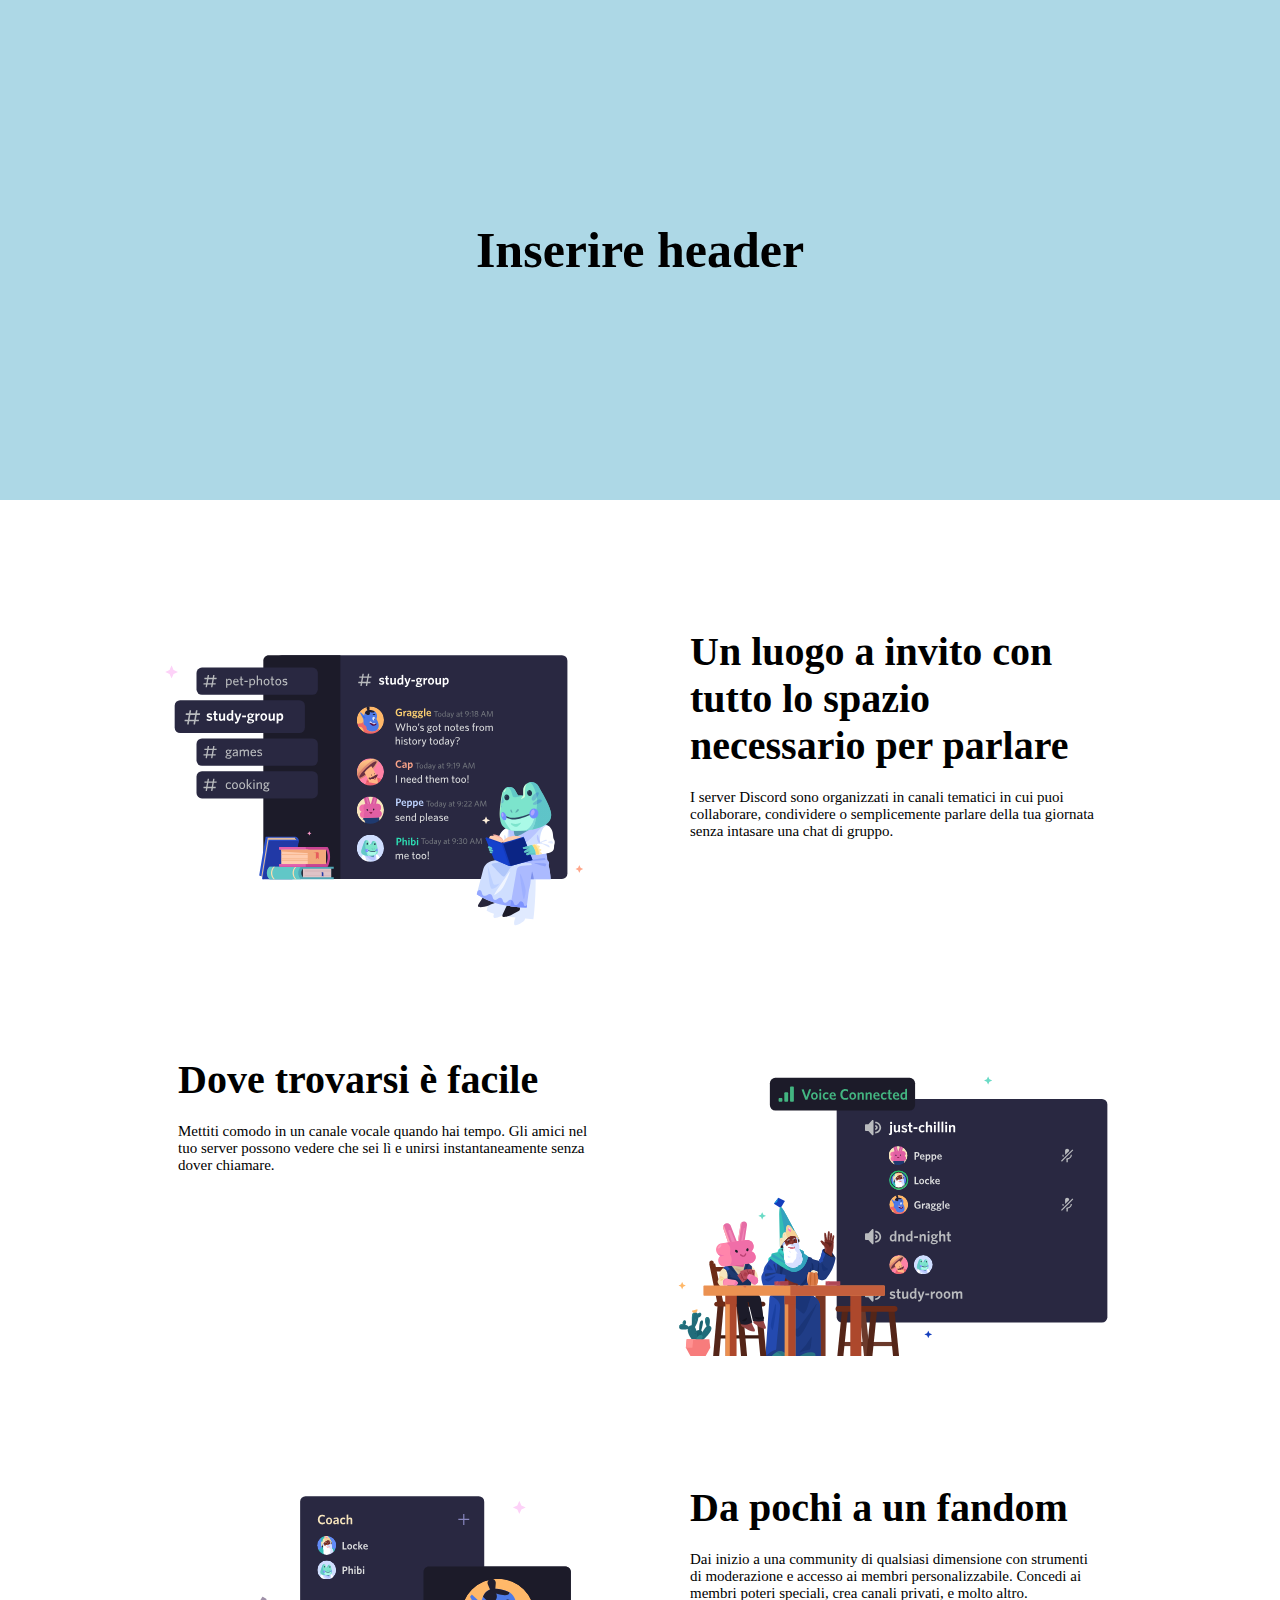
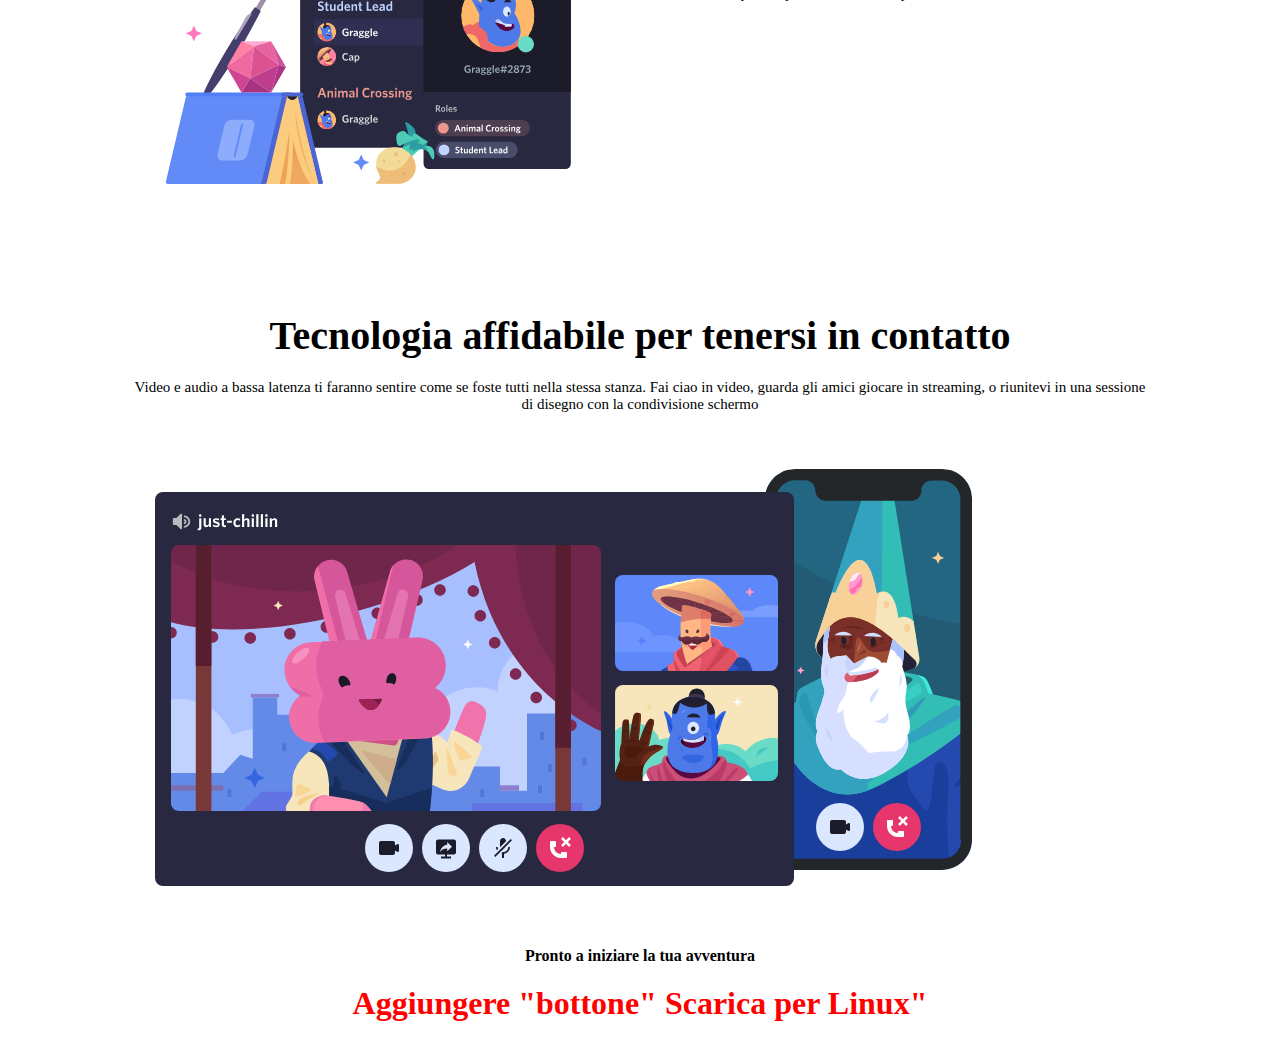
==== index.html @ e4f1cd83 "Non riesco a centrare l'immagine sotto" ====
<!DOCTYPE html>
<html lang="en">

    <head>
        <meta charset="UTF-8">
        <meta http-equiv="X-UA-Compatible" content="IE=edge">
        <meta name="viewport" content="width=device-width, initial-scale=1.0">
        <title>Discord</title>
        <link rel="stylesheet" href="css/style.css">
    </head>

    <body>
        
        <header>
            <div>Inserire header</div>
        </header>

        <main>
            <!-- ATTENZIONE: l'ordine del flusso del codice dentro i .container è fondamentale in questa situazione -->
            <section class="container small">
                <img src="img/item1.svg" alt="Img study-group">
                <div class="text side">
                    <h2>Un luogo a invito con tutto lo spazio necessario per parlare</h2>
                    <p>I server Discord sono organizzati in canali tematici in cui puoi collaborare, condividere o semplicemente parlare della tua giornata senza intasare una chat di gruppo.</p>
                </div>
            </section>

            <section class="container small">
                <div class="text side">
                    <h2>Dove trovarsi è facile</h2>
                    <p>Mettiti comodo in un canale vocale quando hai tempo. Gli amici nel tuo server possono vedere che sei lì e unirsi instantaneamente senza dover chiamare.</p>
                </div>
                <img src="img/item2.svg" alt="Img voice connected">
            </section>

            <section class="container small">
                <img src="img/item3.svg" alt="Img community">
                <div class="text side">
                    <h2>Da pochi a un fandom</h2>
                    <p>Dai inizio a una community di qualsiasi dimensione con strumenti di moderazione e accesso ai membri personalizzabile. Concedi ai membri poteri speciali, crea canali privati, e molto altro.</p>
                </div>
            </section>

            <section class="container big">
                <div class="text center">
                    <h2>Tecnologia affidabile per tenersi in contatto</h2>
                    <p>Video e audio a bassa latenza ti faranno sentire come se foste tutti nella stessa stanza. Fai ciao in video, guarda gli amici giocare in streaming, o riunitevi in una sessione di disegno con la condivisione schermo</p>
                </div>
                <div class="a">
                    <img src="img/item4-big.svg" alt="Img tablet e smartphone">
                </div>

                <h4 class="text center"> Pronto a iniziare la tua avventura</h4>

                <h1>Aggiungere "bottone" Scarica per Linux"</h1>
            </section>

        </main>

        <footer></footer>

    </body>

</html>
---- css/style.css ----
*{
    margin: 0px;
    padding: 0px;
    box-sizing: border-box;
}

/* inizio provvisorio per header */
    header{
        height: 500px;
        background-color: lightblue;
        position: relative;
    }

    header > div{
        font-size: 50px;
        font-weight: bold;
        position: absolute;
        left: 50%;
        top: 50%;
        transform: translate(-50%, -50%);
    }
/* fine provvisiorio per header */

.container{
    width: 80%;
    margin: 10% auto;
}

.container.small{
    height: 300px; /*è opportuno questo approccio???*/
}

.container.big{
    height: 600px; /*è opportuno questo approccio???*/
}

.container::after{
    content: "";
    display: table;
    clear: both;
}

/* start main's css */
    .container.small img{
        width: 50%;
        height: 100%; /*necessario, senza le img sono più grandi del padre, quando allarghiamo la finestra del browser*/
        float: left;
    }

    .container .text.side{
        width: 50%;
        float: left;
        padding: 0px 50px;
    }

    .text h2{
        font-size: 40px;
    }

    .text p{
        margin-top: 20px;
        font-size: 15px;
    }

    .container .text.center{
        text-align: center;
    }

    h1{ /*provvisorio da cancellare*/
        color: red;
        margin: 20px;
        text-align: center;
    }
/* main's css end */
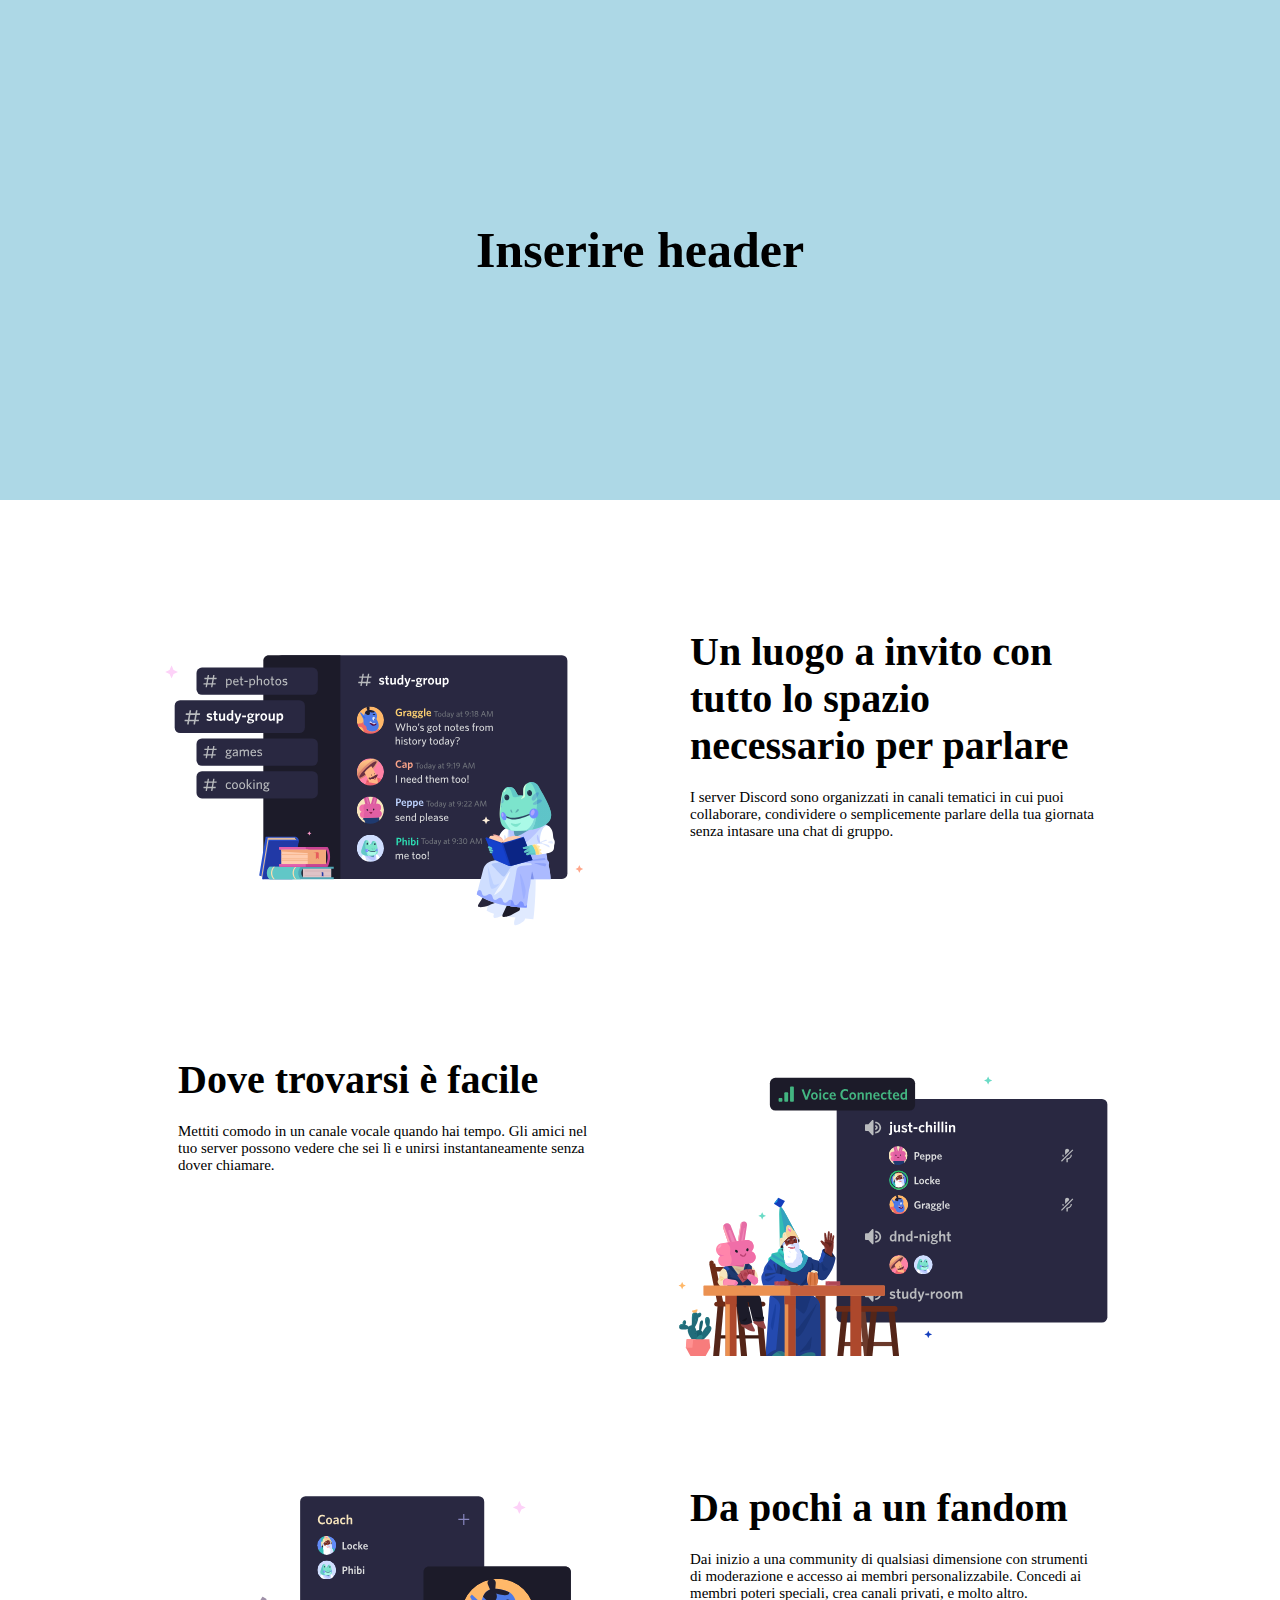
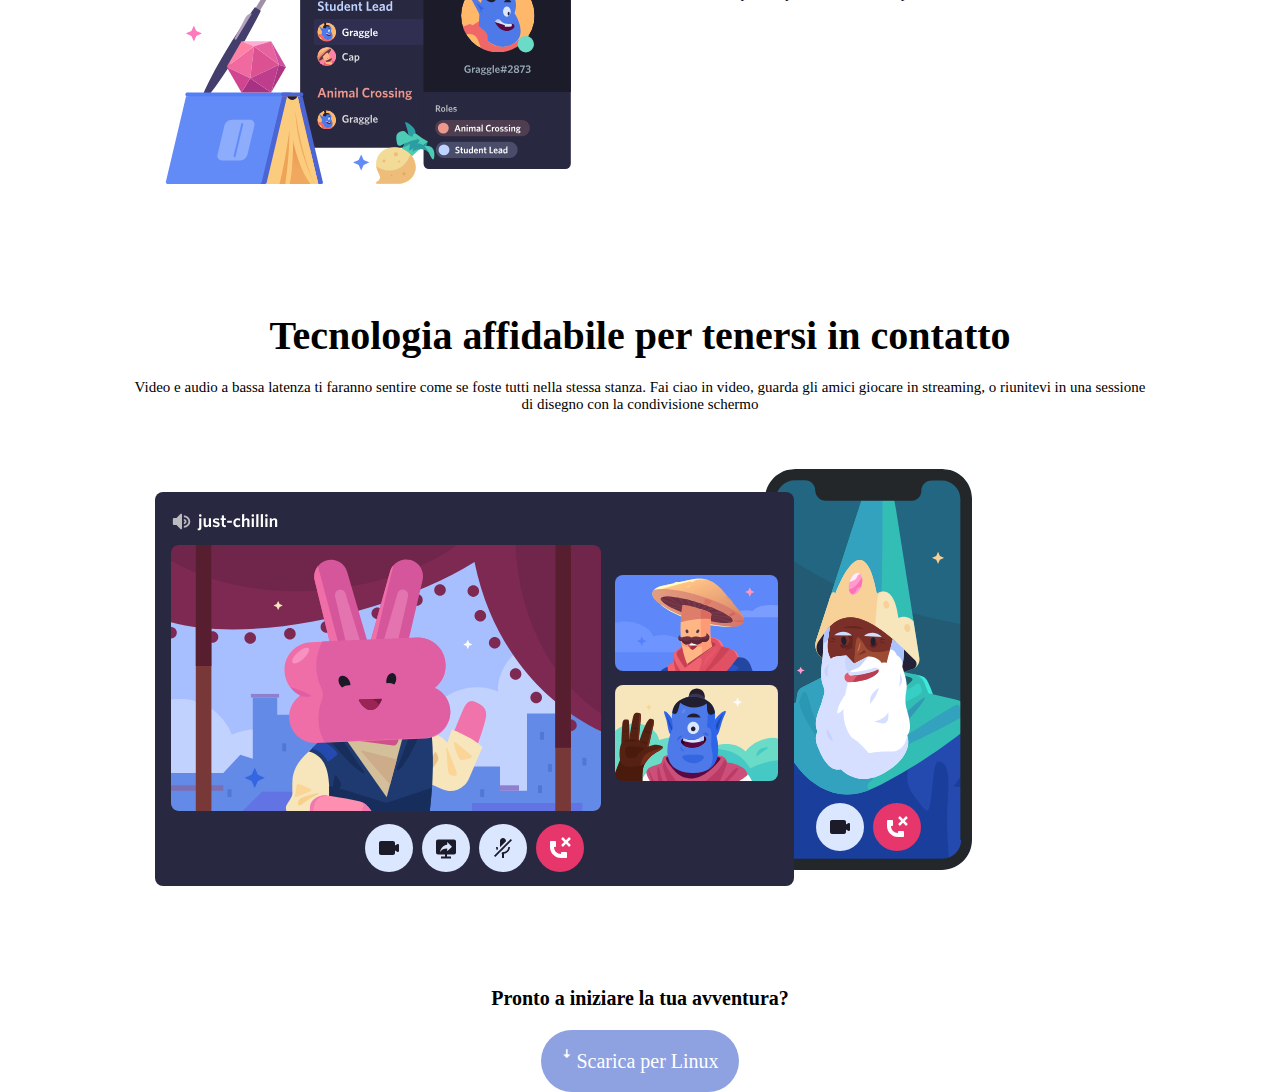
==== commit b5469afe: "sistemata grafica main, sistemare freccia download" ====
--- a/index.html
+++ b/index.html
@@ -49,10 +49,9 @@
                 <div class="a">
                     <img src="img/item4-big.svg" alt="Img tablet e smartphone">
                 </div>
-
-                <h4 class="text center"> Pronto a iniziare la tua avventura</h4>
-
-                <h1>Aggiungere "bottone" Scarica per Linux"</h1>
+                <div class="text center ask"> Pronto a iniziare la tua avventura?</div>
+                <div class="downloader"><a href="#"><span>&#42780; </span> Scarica per Linux</a></div>
+                
             </section>
 
         </main>
--- a/css/style.css
+++ b/css/style.css
@@ -66,9 +66,24 @@
         text-align: center;
     }
 
-    h1{ /*provvisorio da cancellare*/
-        color: red;
-        margin: 20px;
+    .text.center.ask{
+        font-size: 20px;
+        text-align: center;
+        font-weight: bold;
+        margin: 40px;
+    }
+
+    .container.big .downloader a{
+        text-decoration: none;
+        color: #fff;
+        font-size: 20px;
+        background-color: #8ea1e1;
+        border-radius: 40px;
+        padding: 20px;
+    }
+
+    .container.big .downloader{
         text-align: center;
     }
+  
 /* main's css end */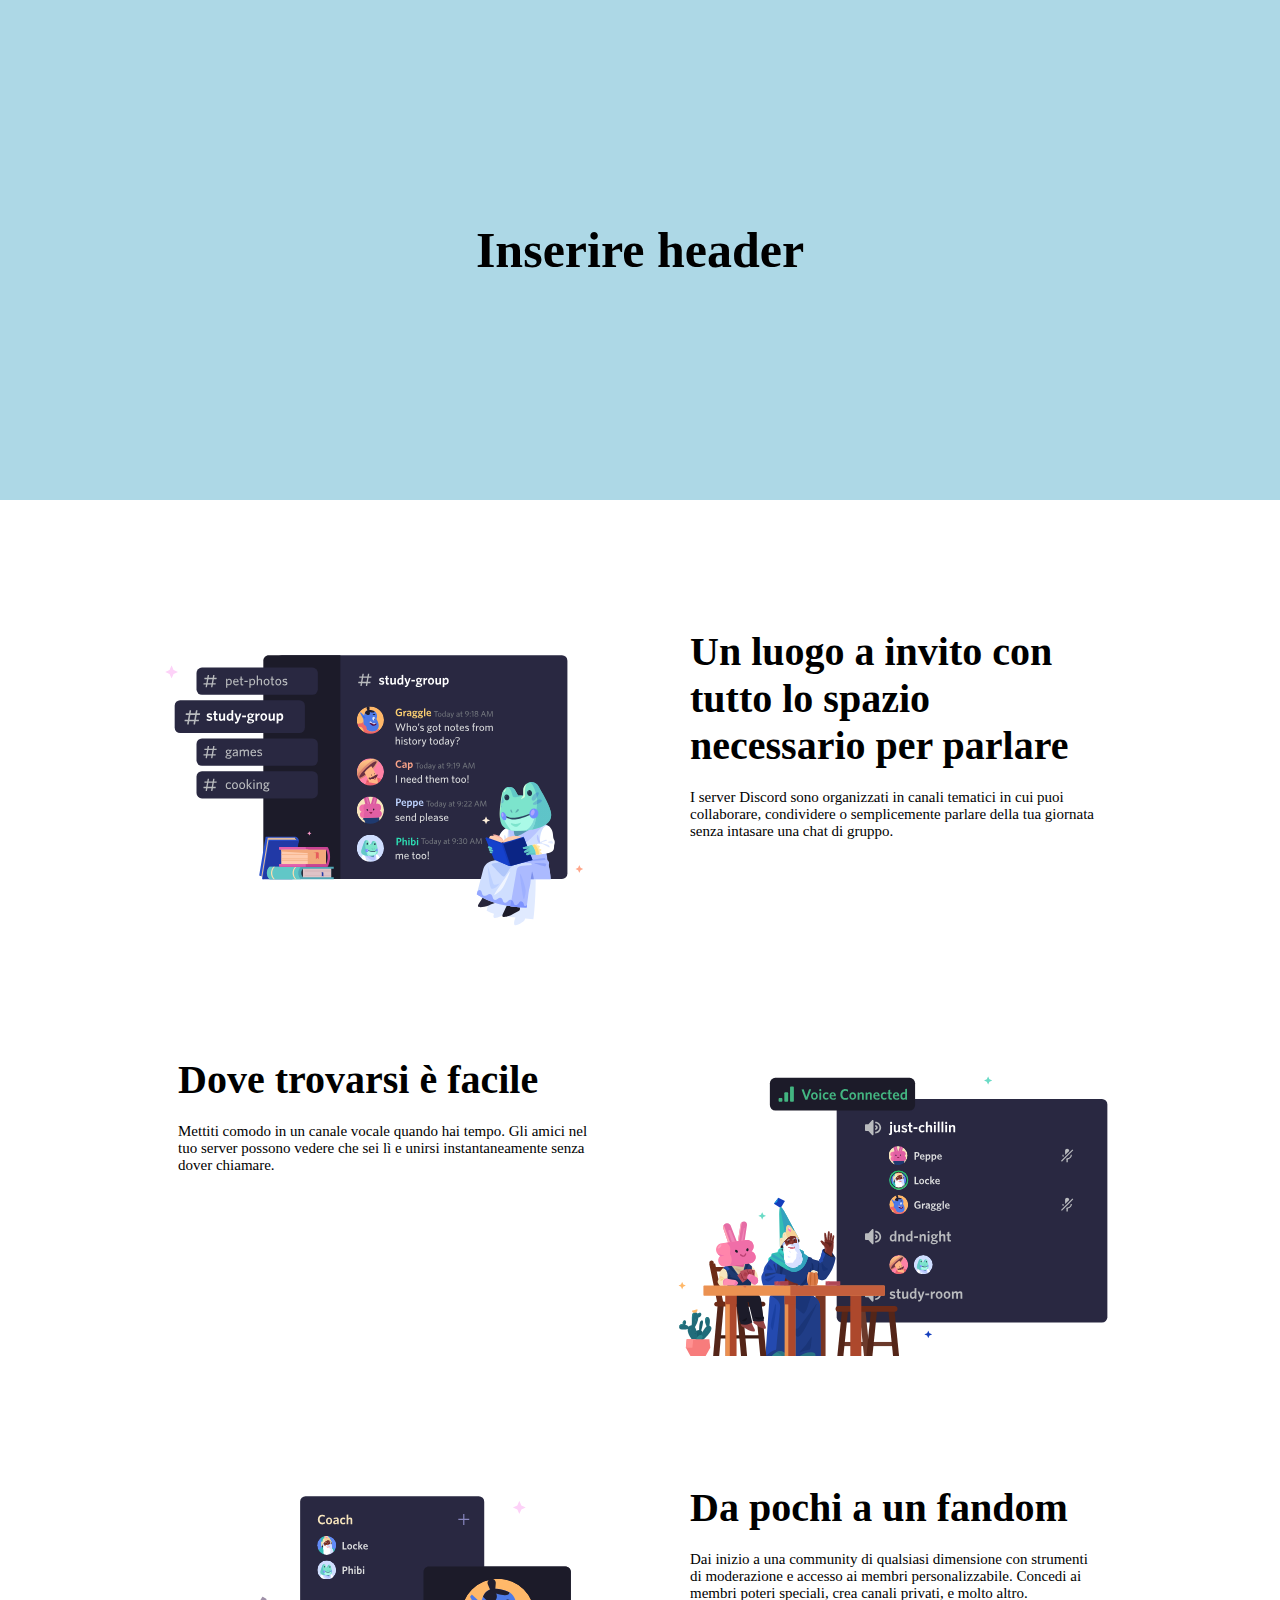
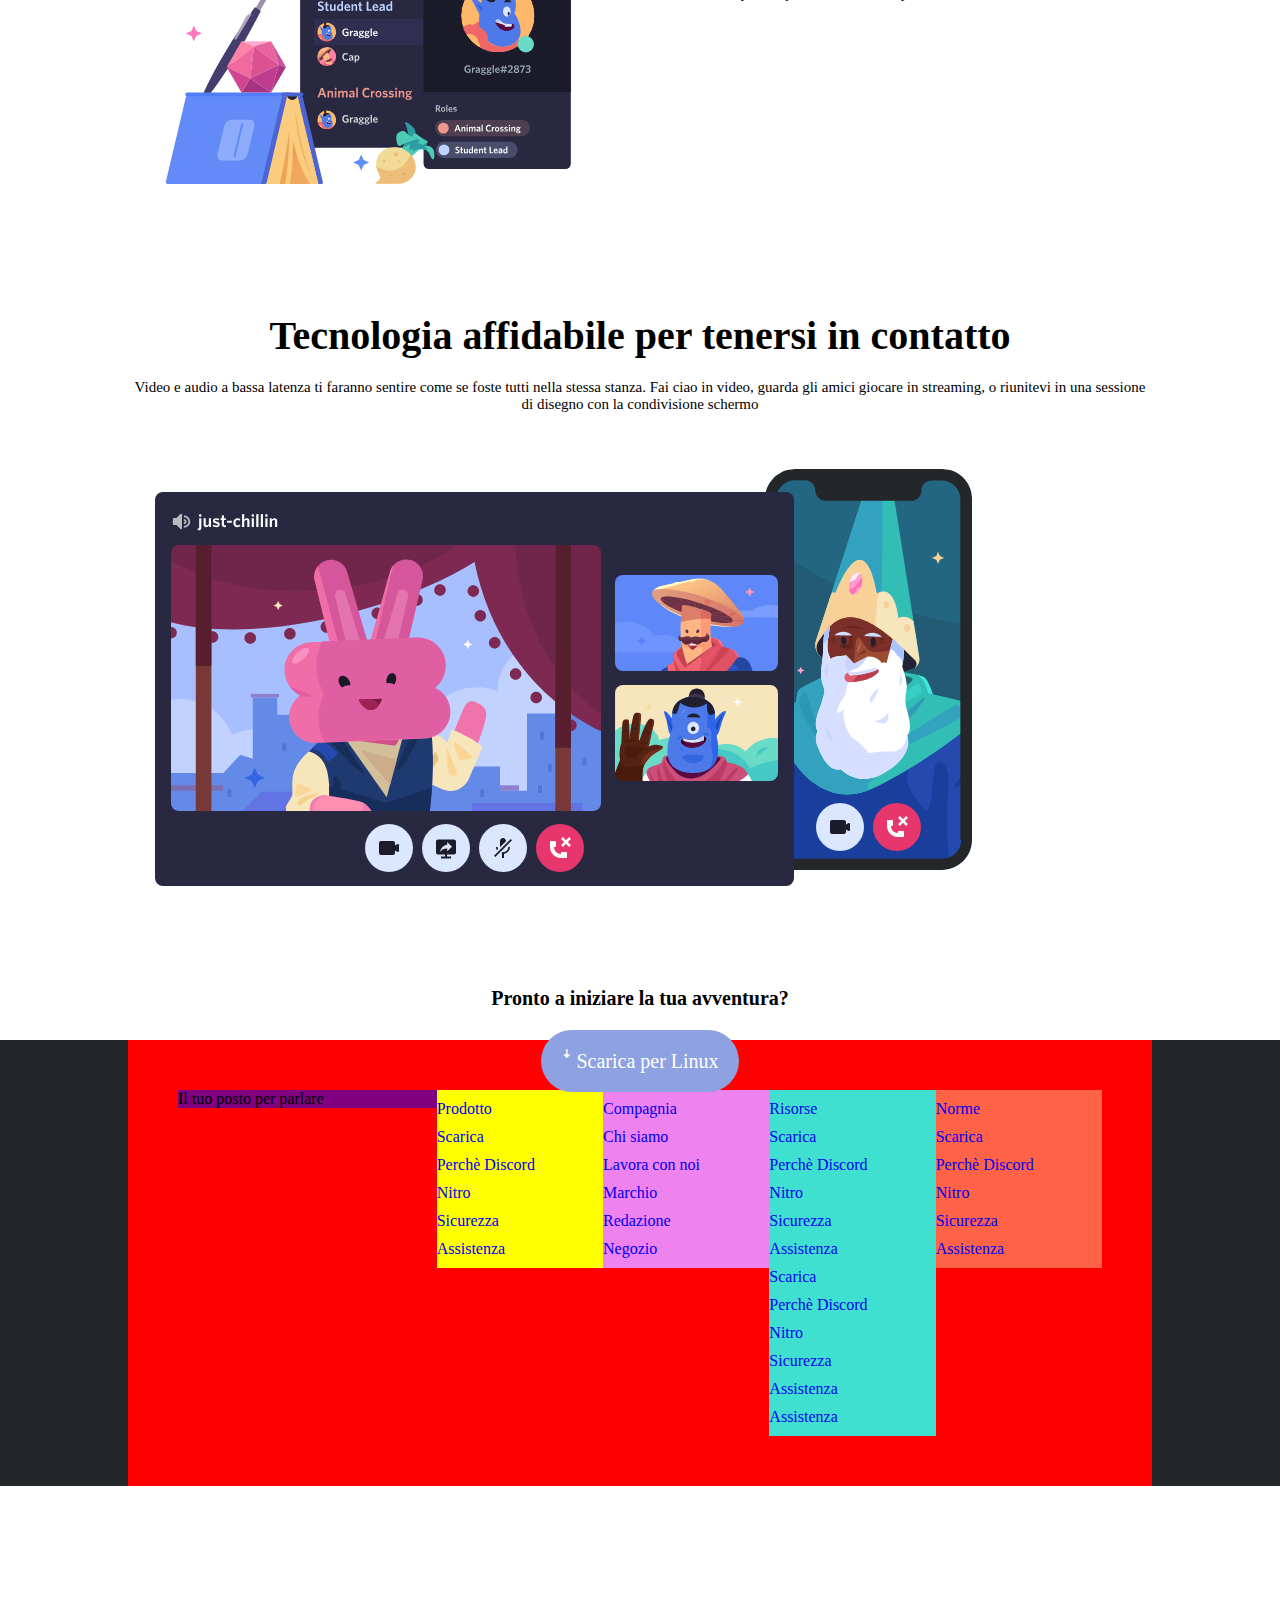
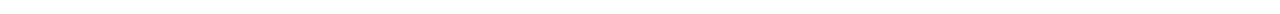
==== commit b182df79: "iniziato struttura footer" ====
--- a/index.html
+++ b/index.html
@@ -1,63 +1,121 @@
 <!DOCTYPE html>
 <html lang="en">
 
-    <head>
-        <meta charset="UTF-8">
-        <meta http-equiv="X-UA-Compatible" content="IE=edge">
-        <meta name="viewport" content="width=device-width, initial-scale=1.0">
-        <title>Discord</title>
-        <link rel="stylesheet" href="css/style.css">
-    </head>
+<head>
+    <meta charset="UTF-8">
+    <meta http-equiv="X-UA-Compatible" content="IE=edge">
+    <meta name="viewport" content="width=device-width, initial-scale=1.0">
+    <title>Discord</title>
+    <link rel="stylesheet" href="css/style.css">
+</head>
 
-    <body>
-        
-        <header>
-            <div>Inserire header</div>
-        </header>
+<body>
 
-        <main>
-            <!-- ATTENZIONE: l'ordine del flusso del codice dentro i .container è fondamentale in questa situazione -->
-            <section class="container small">
-                <img src="img/item1.svg" alt="Img study-group">
-                <div class="text side">
-                    <h2>Un luogo a invito con tutto lo spazio necessario per parlare</h2>
-                    <p>I server Discord sono organizzati in canali tematici in cui puoi collaborare, condividere o semplicemente parlare della tua giornata senza intasare una chat di gruppo.</p>
+    <header>
+        <div>Inserire header</div>
+    </header>
+
+    <main>
+        <!-- ATTENZIONE: l'ordine del flusso del codice dentro i .container è fondamentale in questa situazione -->
+        <section class="container small">
+            <img src="img/item1.svg" alt="Img study-group">
+            <div class="text side">
+                <h2>Un luogo a invito con tutto lo spazio necessario per parlare</h2>
+                <p>I server Discord sono organizzati in canali tematici in cui puoi collaborare, condividere o
+                    semplicemente parlare della tua giornata senza intasare una chat di gruppo.</p>
+            </div>
+        </section>
+
+        <section class="container small">
+            <div class="text side">
+                <h2>Dove trovarsi è facile</h2>
+                <p>Mettiti comodo in un canale vocale quando hai tempo. Gli amici nel tuo server possono vedere che sei
+                    lì e unirsi instantaneamente senza dover chiamare.</p>
+            </div>
+            <img src="img/item2.svg" alt="Img voice connected">
+        </section>
+
+        <section class="container small">
+            <img src="img/item3.svg" alt="Img community">
+            <div class="text side">
+                <h2>Da pochi a un fandom</h2>
+                <p>Dai inizio a una community di qualsiasi dimensione con strumenti di moderazione e accesso ai membri
+                    personalizzabile. Concedi ai membri poteri speciali, crea canali privati, e molto altro.</p>
+            </div>
+        </section>
+
+        <section class="container big">
+            <div class="text center">
+                <h2>Tecnologia affidabile per tenersi in contatto</h2>
+                <p>Video e audio a bassa latenza ti faranno sentire come se foste tutti nella stessa stanza. Fai ciao in
+                    video, guarda gli amici giocare in streaming, o riunitevi in una sessione di disegno con la
+                    condivisione schermo</p>
+            </div>
+            <div class="a">
+                <img src="img/item4-big.svg" alt="Img tablet e smartphone">
+            </div>
+            <div class="text center ask"> Pronto a iniziare la tua avventura?</div>
+            <div class="downloader"><a href="#"><span>&#42780; </span> Scarica per Linux</a></div> 
+        </section>
+
+    </main>
+
+    <footer>
+        <div class="container">
+                <div class="contatti">
+                    <div>Il tuo posto per parlare</div>
                 </div>
-            </section>
+                <div class="prodotto">
+                    <ul>
+                        <li><a href="#">Prodotto</a></li>
+                        <li><a href="#">Scarica</a></li>
+                        <li><a href="#">Perchè Discord</a></li>
+                        <li><a href="#">Nitro</a></li>
+                        <li><a href="#">Sicurezza</a></li>
+                        <li><a href="#">Assistenza</a></li>
+                    </ul>
+                </div>
+                <div class="compagnia">
+                    <ul>
+                        <li><a href="#">Compagnia</a></li>
+                        <li><a href="#">Chi siamo</a></li>
+                        <li><a href="#">Lavora con noi</a></li>
+                        <li><a href="#">Marchio</a></li>
+                        <li><a href="#">Redazione</a></li>
+                        <li><a href="#">Negozio</a></li>
+                    </ul>
+                </div>
+                <div class="risorse">
+                    <ul>
+                        <li><a href="#">Risorse</a></li>
+                        <li><a href="#">Scarica</a></li>
+                        <li><a href="#">Perchè Discord</a></li>
+                        <li><a href="#">Nitro</a></li>
+                        <li><a href="#">Sicurezza</a></li>
+                        <li><a href="#">Assistenza</a></li>
+                        <li><a href="#">Scarica</a></li>
+                        <li><a href="#">Perchè Discord</a></li>
+                        <li><a href="#">Nitro</a></li>
+                        <li><a href="#">Sicurezza</a></li>
+                        <li><a href="#">Assistenza</a></li>
+                        <li><a href="#">Assistenza</a></li>
+                    </ul>
+                </div>
+                <div class="norme">
+                    <ul>
+                        <li><a href="#">Norme</a></li>
+                        <li><a href="#">Scarica</a></li>
+                        <li><a href="#">Perchè Discord</a></li>
+                        <li><a href="#">Nitro</a></li>
+                        <li><a href="#">Sicurezza</a></li>
+                        <li><a href="#">Assistenza</a></li>
+                    </ul>
+                </div>
+            </div>      
+        </div>
 
-            <section class="container small">
-                <div class="text side">
-                    <h2>Dove trovarsi è facile</h2>
-                    <p>Mettiti comodo in un canale vocale quando hai tempo. Gli amici nel tuo server possono vedere che sei lì e unirsi instantaneamente senza dover chiamare.</p>
-                </div>
-                <img src="img/item2.svg" alt="Img voice connected">
-            </section>
+    </footer>
 
-            <section class="container small">
-                <img src="img/item3.svg" alt="Img community">
-                <div class="text side">
-                    <h2>Da pochi a un fandom</h2>
-                    <p>Dai inizio a una community di qualsiasi dimensione con strumenti di moderazione e accesso ai membri personalizzabile. Concedi ai membri poteri speciali, crea canali privati, e molto altro.</p>
-                </div>
-            </section>
-
-            <section class="container big">
-                <div class="text center">
-                    <h2>Tecnologia affidabile per tenersi in contatto</h2>
-                    <p>Video e audio a bassa latenza ti faranno sentire come se foste tutti nella stessa stanza. Fai ciao in video, guarda gli amici giocare in streaming, o riunitevi in una sessione di disegno con la condivisione schermo</p>
-                </div>
-                <div class="a">
-                    <img src="img/item4-big.svg" alt="Img tablet e smartphone">
-                </div>
-                <div class="text center ask"> Pronto a iniziare la tua avventura?</div>
-                <div class="downloader"><a href="#"><span>&#42780; </span> Scarica per Linux</a></div>
-                
-            </section>
-
-        </main>
-
-        <footer></footer>
-
-    </body>
+</body>
 
 </html>--- a/css/style.css
+++ b/css/style.css
@@ -86,4 +86,76 @@
         text-align: center;
     }
   
-/* main's css end */+/* main's css end */
+
+/* start footer's css */
+    footer{
+        background-color: #23272a;
+        /* height: 500px; provvisorio */
+    }
+
+    footer .container{
+        width: 80%;
+        height: 100%;
+        background-color: red;
+        padding: 50px;
+    }
+
+    footer .container:after{
+        content: "";
+        display: table;
+        clear: both;
+    }
+
+    .contatti{
+        width: 28%;
+        height: 100%;
+        background-color: purple;
+        float: left;
+    }
+
+    .prodotto{
+        width: 18%;
+        height: 100%;
+        background-color: yellow;
+        float: left;
+    }
+
+    .compagnia{
+        width: 18%;
+        height: 100%;
+        background-color: violet;
+        float: left;
+    }
+
+    .risorse{
+        width: 18%;
+        height: 100%;
+        background-color: turquoise;
+        float: left;
+    }
+
+    .norme{
+        width: 18%;
+        height: 100%;
+        background-color: tomato;
+        float: left;
+    }
+
+    footer .container ul{
+        list-style: none;
+    }
+
+    footer .container ul a{
+        text-decoration: none;
+    }
+
+    footer .container li{
+        margin: 10px 0px;
+    }
+
+
+
+
+
+/* footer's css end */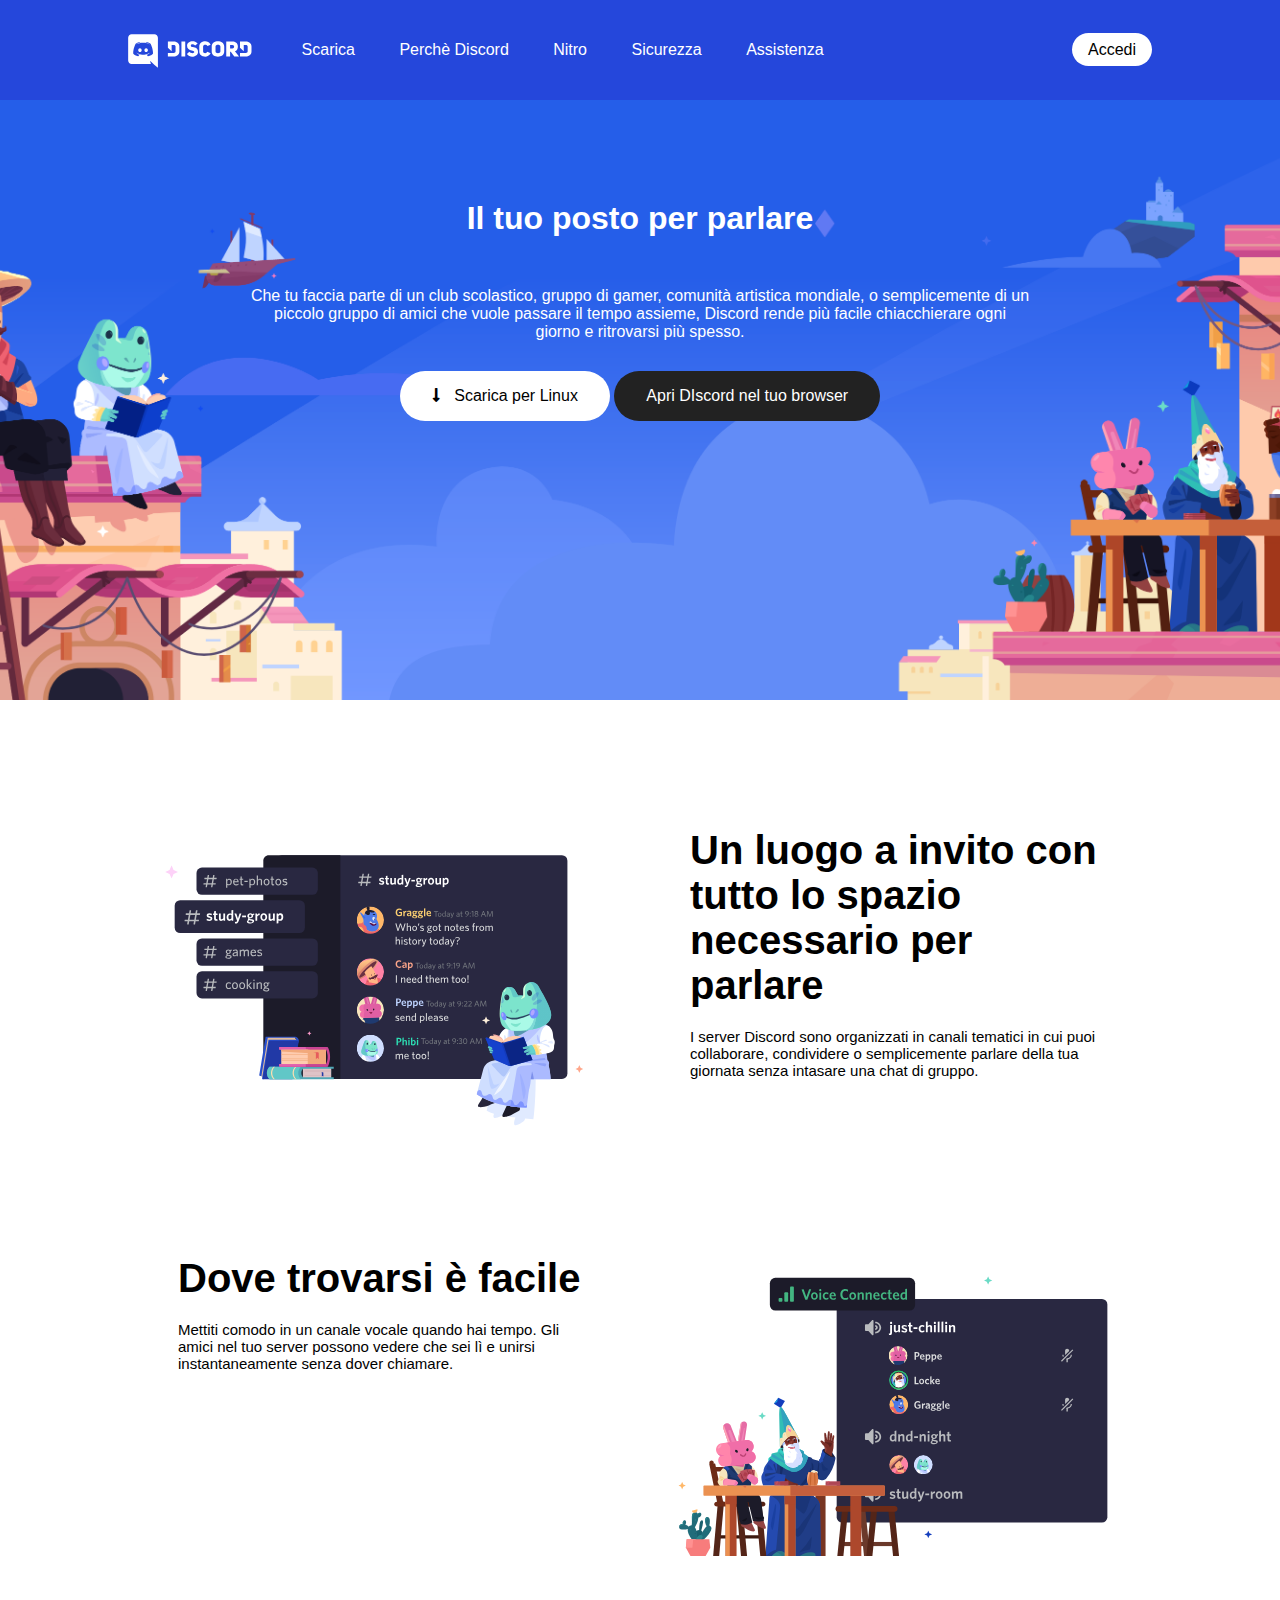
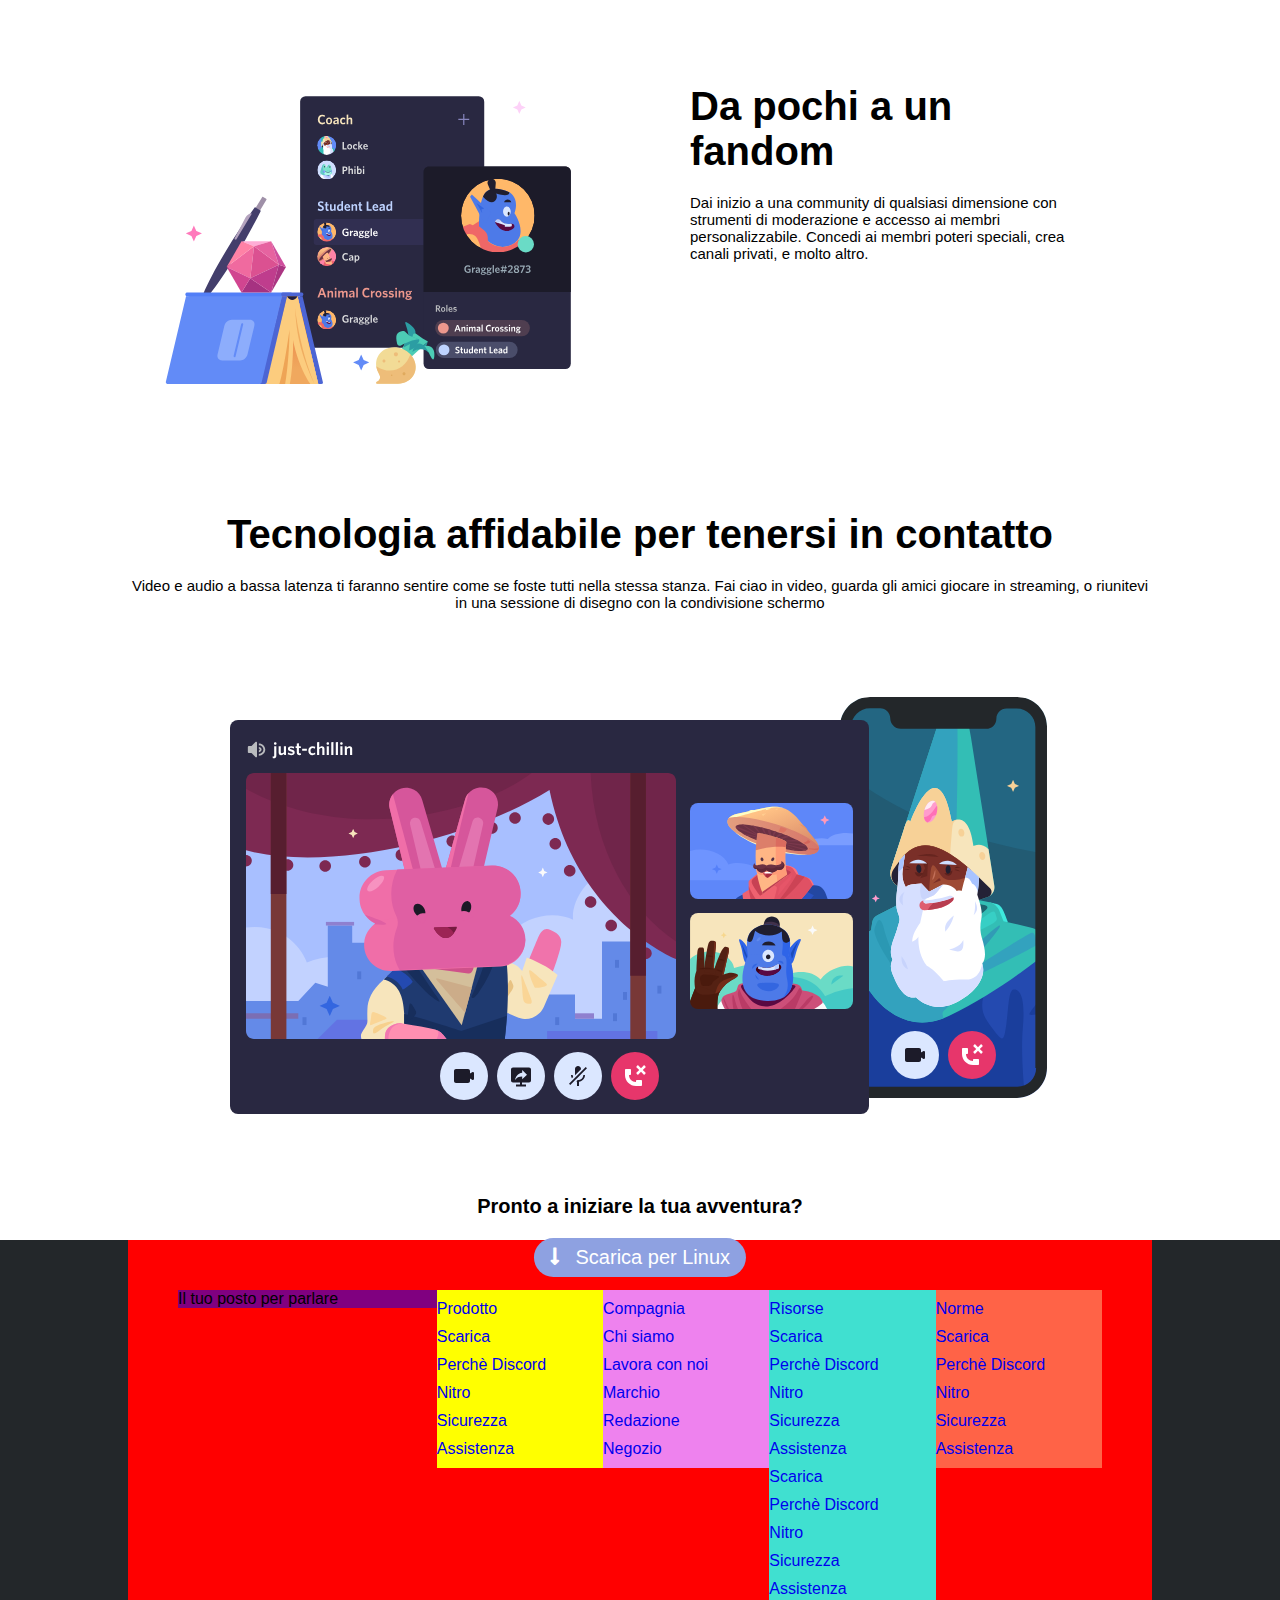
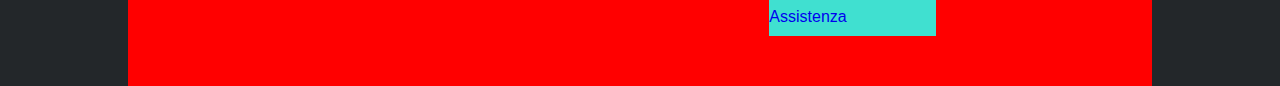
==== commit d68403d5: "Aggiunta parte iniziale" ====
--- a/index.html
+++ b/index.html
@@ -7,13 +7,49 @@
     <meta name="viewport" content="width=device-width, initial-scale=1.0">
     <title>Discord</title>
     <link rel="stylesheet" href="css/style.css">
+    <link rel="stylesheet" href="https://cdnjs.cloudflare.com/ajax/libs/font-awesome/5.14.0/css/all.min.css">
 </head>
 
 <body>
 
     <header>
-        <div>Inserire header</div>
+        <div class="container">
+            <div class="row">
+                    <div id="logo">
+                        <a href="#">
+                            <img src="img/logo.svg" alt="Logo discord">
+                        </a>
+                    </div>
+                <nav>
+                    <ul>
+                        <li><a href="#">Scarica</a></li>
+                        <li><a href="#">Perchè Discord</a></li>
+                        <li><a href="#">Nitro</a></li>
+                        <li><a href="#">Sicurezza</a></li>
+                        <li><a href="#">Assistenza</a></li>
+                    </ul>
+                </nav>
+                <div id="login">
+                    <a class="btn" href="#">Accedi</a>
+                </div>
+
+            </div>
+        </div>
     </header>
+
+    <section id="jumbotron">
+        <div class="container">
+            <h1>Il tuo posto per parlare</h1>
+            <p>
+                Che tu faccia parte di un club scolastico, gruppo di gamer, comunità artistica mondiale, o semplicemente di un piccolo gruppo di amici che vuole passare il tempo assieme, Discord rende più facile chiacchierare ogni giorno e ritrovarsi più spesso.
+            </p>
+            <a class="btn btn_big" href="#">
+                <i class="fas fa-long-arrow-alt-down"></i>
+                Scarica per Linux
+            </a>
+            <a class="btn btn_big btn_black" href="#">Apri DIscord nel tuo browser</a>
+        </div>
+    </section>
 
     <main>
         <!-- ATTENZIONE: l'ordine del flusso del codice dentro i .container è fondamentale in questa situazione -->
@@ -45,17 +81,23 @@
         </section>
 
         <section class="container big">
-            <div class="text center">
-                <h2>Tecnologia affidabile per tenersi in contatto</h2>
-                <p>Video e audio a bassa latenza ti faranno sentire come se foste tutti nella stessa stanza. Fai ciao in
-                    video, guarda gli amici giocare in streaming, o riunitevi in una sessione di disegno con la
-                    condivisione schermo</p>
+            <div class="up">
+                <div class="text center">
+                    <h2>Tecnologia affidabile per tenersi in contatto</h2>
+                    <p>Video e audio a bassa latenza ti faranno sentire come se foste tutti nella stessa stanza. Fai ciao in
+                        video, guarda gli amici giocare in streaming, o riunitevi in una sessione di disegno con la
+                        condivisione schermo</p>
+                </div>
+                    <img src="img/item4-big.svg" alt="Img tablet e smartphone">
             </div>
-            <div class="a">
-                <img src="img/item4-big.svg" alt="Img tablet e smartphone">
+
+            <div class="down">
+                <div class="text center ask"> Pronto a iniziare la tua avventura?</div>
+                <a href="#" class="btn">
+                    <i class="fas fa-long-arrow-alt-down"></i>
+                    Scarica per Linux
+                </a> 
             </div>
-            <div class="text center ask"> Pronto a iniziare la tua avventura?</div>
-            <div class="downloader"><a href="#"><span>&#42780; </span> Scarica per Linux</a></div> 
         </section>
 
     </main>
--- a/css/style.css
+++ b/css/style.css
@@ -4,50 +4,150 @@
     box-sizing: border-box;
 }
 
-/* inizio provvisorio per header */
-    header{
-        height: 500px;
-        background-color: lightblue;
-        position: relative;
-    }
-
-    header > div{
-        font-size: 50px;
-        font-weight: bold;
-        position: absolute;
-        left: 50%;
-        top: 50%;
-        transform: translate(-50%, -50%);
-    }
-/* fine provvisiorio per header */
+html{
+    font-family: Arial, Helvetica, sans-serif;
+}
 
 .container{
     width: 80%;
+    max-width: 1180px;
+    margin: auto;
+    height: 100%;
+}
+
+.row:after{
+    content="";
+    display: table;
+    clear: both;
+}
+
+.btn{
+    background-color: #fff;
+    border-radius: 40px;
+    color: #000;
+    text-decoration: none;
+    padding: 8px 16px;
+    display: inline-block;
+}
+
+.btn.btn_big{
+    padding: 16px 32px;
+}
+
+.btn.btn_black{
+    background-color: #222;
+    color: #fff;
+}
+
+.fas{
+    margin-right: 10px;
+}
+
+/* start header's css */
+header{
+    background-color: #2547Db; /*Colore sbagliato*/
+    height: 100px;
+    line-height: 100px;
+}
+
+    #logo{
+        float: left;
+        width: 15%;
+    }
+
+    #logo img{
+        vertical-align: middle;
+    }
+
+    header nav{
+        float: left;
+        width: 70%;
+    }
+
+    #login{
+        float: right;
+        width: 15%;
+        text-align: right;
+    }
+
+    #login .btn{
+        display: inline;
+
+    }
+
+    /* start nav's css */
+        nav ul li{
+            display: inline-block;
+        }
+
+        nav a{
+            color: #fff;
+            text-decoration: none;
+            margin: 0px 20px ;
+        }
+    /* nav's css end */
+
+
+
+/* header's css end*/
+
+/* start jumbotron's css */
+#jumbotron{
+    background-image: url("../img/jumbo.png");
+    min-height: 600px;
+    background-size: cover;
+    background-position: center;
+    color: #fff;
+}
+
+#jumbotron .container{
+    max-width: 780px;
+    text-align: center;
+}
+
+    /*start .container's css*/
+        .container h1{
+            padding-top: 100px;
+            margin-bottom: 50px;
+        }
+        
+        .container p{
+            margin-bottom: 30px;
+        }
+    /* .container's css end*/
+
+
+/* jumbotron's css end*/
+
+
+
+main .container{
+    width: 80%;
     margin: 10% auto;
 }
 
-.container.small{
+main .container.small{
     height: 300px; /*è opportuno questo approccio???*/
 }
 
-.container.big{
+main .container.big{
     height: 600px; /*è opportuno questo approccio???*/
 }
 
-.container::after{
+main .container::after{
     content: "";
     display: table;
     clear: both;
 }
 
 /* start main's css */
-    .container.small img{
+    main .container.small img{
         width: 50%;
         height: 100%; /*necessario, senza le img sono più grandi del padre, quando allarghiamo la finestra del browser*/
         float: left;
     }
 
-    .container .text.side{
+    main .container .text.side{
         width: 50%;
         float: left;
         padding: 0px 50px;
@@ -66,26 +166,34 @@
         text-align: center;
     }
 
-    .text.center.ask{
+    .container.big .up img{
+        margin-left: 50%;
+        transform: translate(-50%);
+    }
+
+    .down .text.center.ask{
         font-size: 20px;
         text-align: center;
         font-weight: bold;
-        margin: 40px;
-    }
-
-    .container.big .downloader a{
+        margin: 20px;
+    }
+
+    .container.big .down .btn{
         text-decoration: none;
         color: #fff;
         font-size: 20px;
+    }
+
+    .container.big .down .btn{
         background-color: #8ea1e1;
-        border-radius: 40px;
-        padding: 20px;
-    }
-
-    .container.big .downloader{
-        text-align: center;
-    }
-  
+        margin-left: 50%;
+        transform: translate(-50%);
+    }
+
+    .container.big .down .fas{
+        color: #fff;
+    }
+
 /* main's css end */
 
 /* start footer's css */
@@ -158,4 +266,6 @@
 
 
 
-/* footer's css end */+/* footer's css end */
+
+
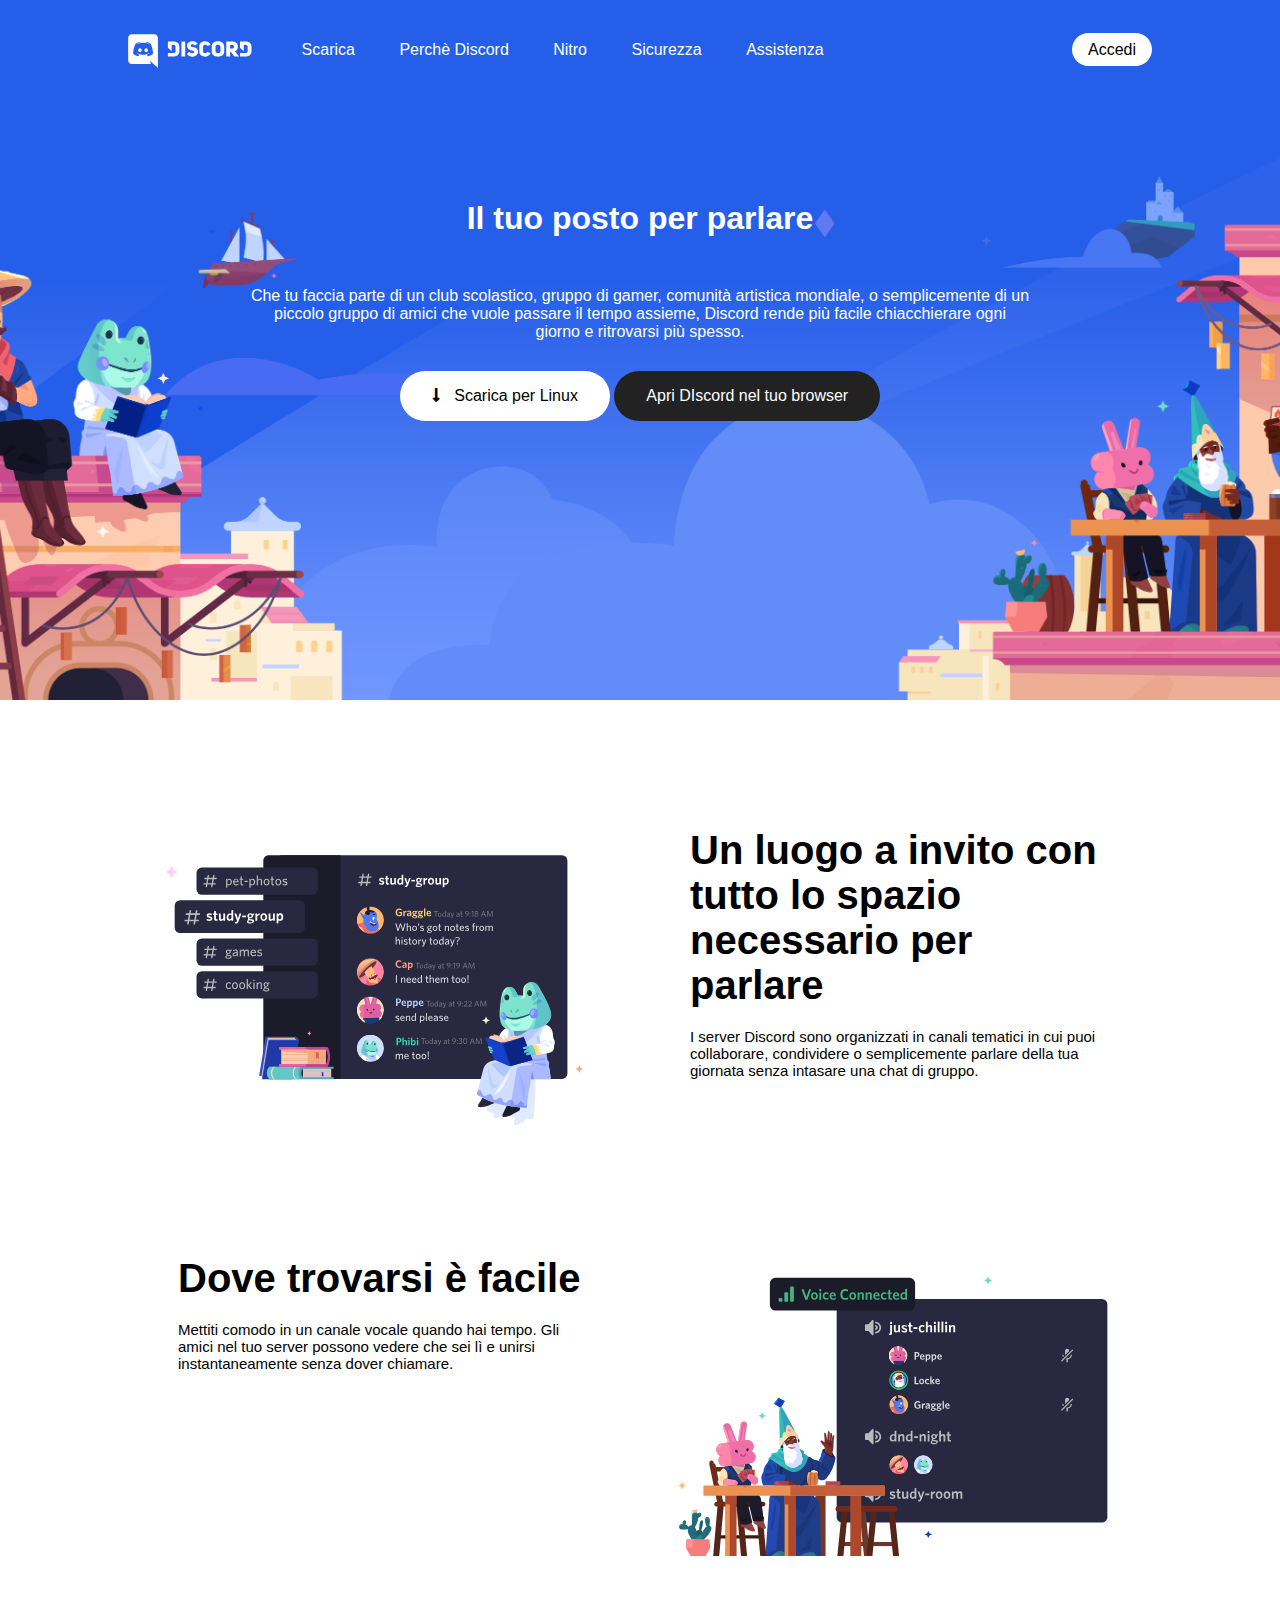
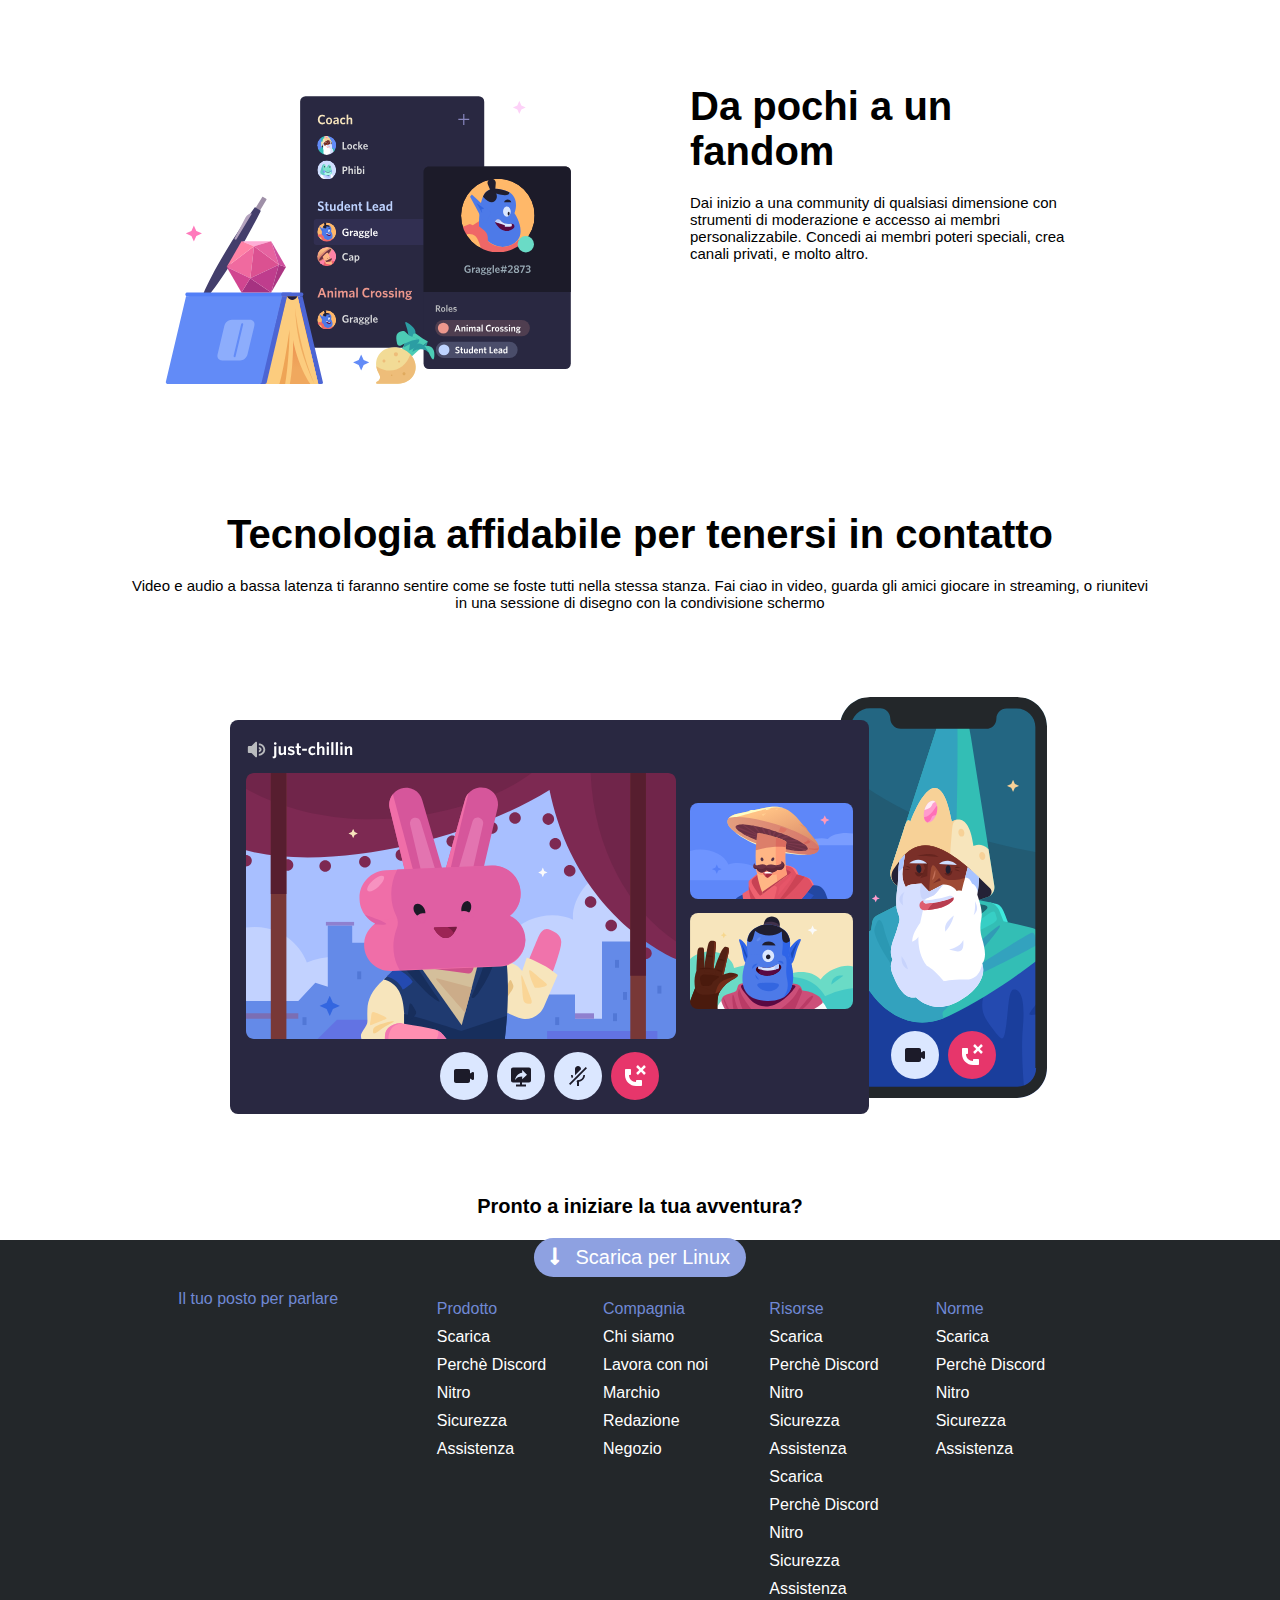
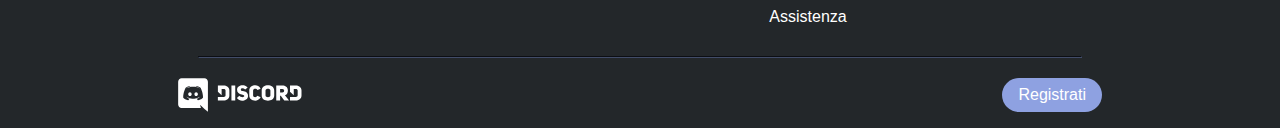
==== commit 6ac97f31: "Footer da completare" ====
--- a/index.html
+++ b/index.html
@@ -104,54 +104,70 @@
 
     <footer>
         <div class="container">
-                <div class="contatti">
-                    <div>Il tuo posto per parlare</div>
+                <div class="footer_menu">
+                    <div class="contatti">
+                        <div class="primo">Il tuo posto per parlare</div>
+                    </div>
+                    <div class="prodotto">
+                        <ul>
+                            <li><a class="primo" href="#">Prodotto</a></li>
+                            <li><a href="#">Scarica</a></li>
+                            <li><a href="#">Perchè Discord</a></li>
+                            <li><a href="#">Nitro</a></li>
+                            <li><a href="#">Sicurezza</a></li>
+                            <li><a href="#">Assistenza</a></li>
+                        </ul>
+                    </div>
+                    <div class="compagnia">
+                        <ul>
+                            <li><a class="primo" href="#">Compagnia</a></li>
+                            <li><a href="#">Chi siamo</a></li>
+                            <li><a href="#">Lavora con noi</a></li>
+                            <li><a href="#">Marchio</a></li>
+                            <li><a href="#">Redazione</a></li>
+                            <li><a href="#">Negozio</a></li>
+                        </ul>
+                    </div>
+                    <div class="risorse">
+                        <ul>
+                            <li><a class="primo" href="#">Risorse</a></li>
+                            <li><a href="#">Scarica</a></li>
+                            <li><a href="#">Perchè Discord</a></li>
+                            <li><a href="#">Nitro</a></li>
+                            <li><a href="#">Sicurezza</a></li>
+                            <li><a href="#">Assistenza</a></li>
+                            <li><a href="#">Scarica</a></li>
+                            <li><a href="#">Perchè Discord</a></li>
+                            <li><a href="#">Nitro</a></li>
+                            <li><a href="#">Sicurezza</a></li>
+                            <li><a href="#">Assistenza</a></li>
+                            <li><a href="#">Assistenza</a></li>
+                        </ul>
+                    </div>
+                    <div class="norme">
+                        <ul>
+                            <li><a class="primo" href="#">Norme</a></li>
+                            <li><a href="#">Scarica</a></li>
+                            <li><a href="#">Perchè Discord</a></li>
+                            <li><a href="#">Nitro</a></li>
+                            <li><a href="#">Sicurezza</a></li>
+                            <li><a href="#">Assistenza</a></li>
+                        </ul>
+                    </div>
                 </div>
-                <div class="prodotto">
-                    <ul>
-                        <li><a href="#">Prodotto</a></li>
-                        <li><a href="#">Scarica</a></li>
-                        <li><a href="#">Perchè Discord</a></li>
-                        <li><a href="#">Nitro</a></li>
-                        <li><a href="#">Sicurezza</a></li>
-                        <li><a href="#">Assistenza</a></li>
-                    </ul>
-                </div>
-                <div class="compagnia">
-                    <ul>
-                        <li><a href="#">Compagnia</a></li>
-                        <li><a href="#">Chi siamo</a></li>
-                        <li><a href="#">Lavora con noi</a></li>
-                        <li><a href="#">Marchio</a></li>
-                        <li><a href="#">Redazione</a></li>
-                        <li><a href="#">Negozio</a></li>
-                    </ul>
-                </div>
-                <div class="risorse">
-                    <ul>
-                        <li><a href="#">Risorse</a></li>
-                        <li><a href="#">Scarica</a></li>
-                        <li><a href="#">Perchè Discord</a></li>
-                        <li><a href="#">Nitro</a></li>
-                        <li><a href="#">Sicurezza</a></li>
-                        <li><a href="#">Assistenza</a></li>
-                        <li><a href="#">Scarica</a></li>
-                        <li><a href="#">Perchè Discord</a></li>
-                        <li><a href="#">Nitro</a></li>
-                        <li><a href="#">Sicurezza</a></li>
-                        <li><a href="#">Assistenza</a></li>
-                        <li><a href="#">Assistenza</a></li>
-                    </ul>
-                </div>
-                <div class="norme">
-                    <ul>
-                        <li><a href="#">Norme</a></li>
-                        <li><a href="#">Scarica</a></li>
-                        <li><a href="#">Perchè Discord</a></li>
-                        <li><a href="#">Nitro</a></li>
-                        <li><a href="#">Sicurezza</a></li>
-                        <li><a href="#">Assistenza</a></li>
-                    </ul>
+
+                <hr>
+
+                <div class="footer_down">
+                    <div id="logo">
+                        <a href="#">
+                            <img src="img/logo.svg" alt="Logo discord">
+                        </a>
+                    </div>
+                    <div id="registrati">
+                        <a class="btn" href="#">Registrati</a>
+                    </div>
+
                 </div>
             </div>      
         </div>
--- a/css/style.css
+++ b/css/style.css
@@ -45,7 +45,7 @@
 
 /* start header's css */
 header{
-    background-color: #2547Db; /*Colore sbagliato*/
+    background-color: #255ee9;
     height: 100px;
     line-height: 100px;
 }
@@ -199,17 +199,15 @@
 /* start footer's css */
     footer{
         background-color: #23272a;
-        /* height: 500px; provvisorio */
+        color: #fff;
     }
 
     footer .container{
         width: 80%;
-        height: 100%;
-        background-color: red;
         padding: 50px;
     }
 
-    footer .container:after{
+    footer .footer_menu:after{
         content: "";
         display: table;
         clear: both;
@@ -217,36 +215,26 @@
 
     .contatti{
         width: 28%;
-        height: 100%;
-        background-color: purple;
         float: left;
     }
 
     .prodotto{
         width: 18%;
-        height: 100%;
-        background-color: yellow;
         float: left;
     }
 
     .compagnia{
         width: 18%;
-        height: 100%;
-        background-color: violet;
         float: left;
     }
 
     .risorse{
         width: 18%;
-        height: 100%;
-        background-color: turquoise;
         float: left;
     }
 
     .norme{
         width: 18%;
-        height: 100%;
-        background-color: tomato;
         float: left;
     }
 
@@ -256,14 +244,35 @@
 
     footer .container ul a{
         text-decoration: none;
-    }
+        color: #fff;
+    }
+
+   .footer_menu .primo{
+       color: #7089d5;
+   }
 
     footer .container li{
         margin: 10px 0px;
     }
 
-
-
+    hr{
+        margin: 20px;
+        border-color: #414c68;
+    }
+
+    footer .footer_down{
+        position: relative;
+    }
+    
+    footer #registrati{
+        position: absolute;
+        right: 0px;
+    }
+
+    footer .footer_down #registrati .btn{
+        background-color: #8ea1e1;
+        color: #fff;
+    }
 
 
 /* footer's css end */
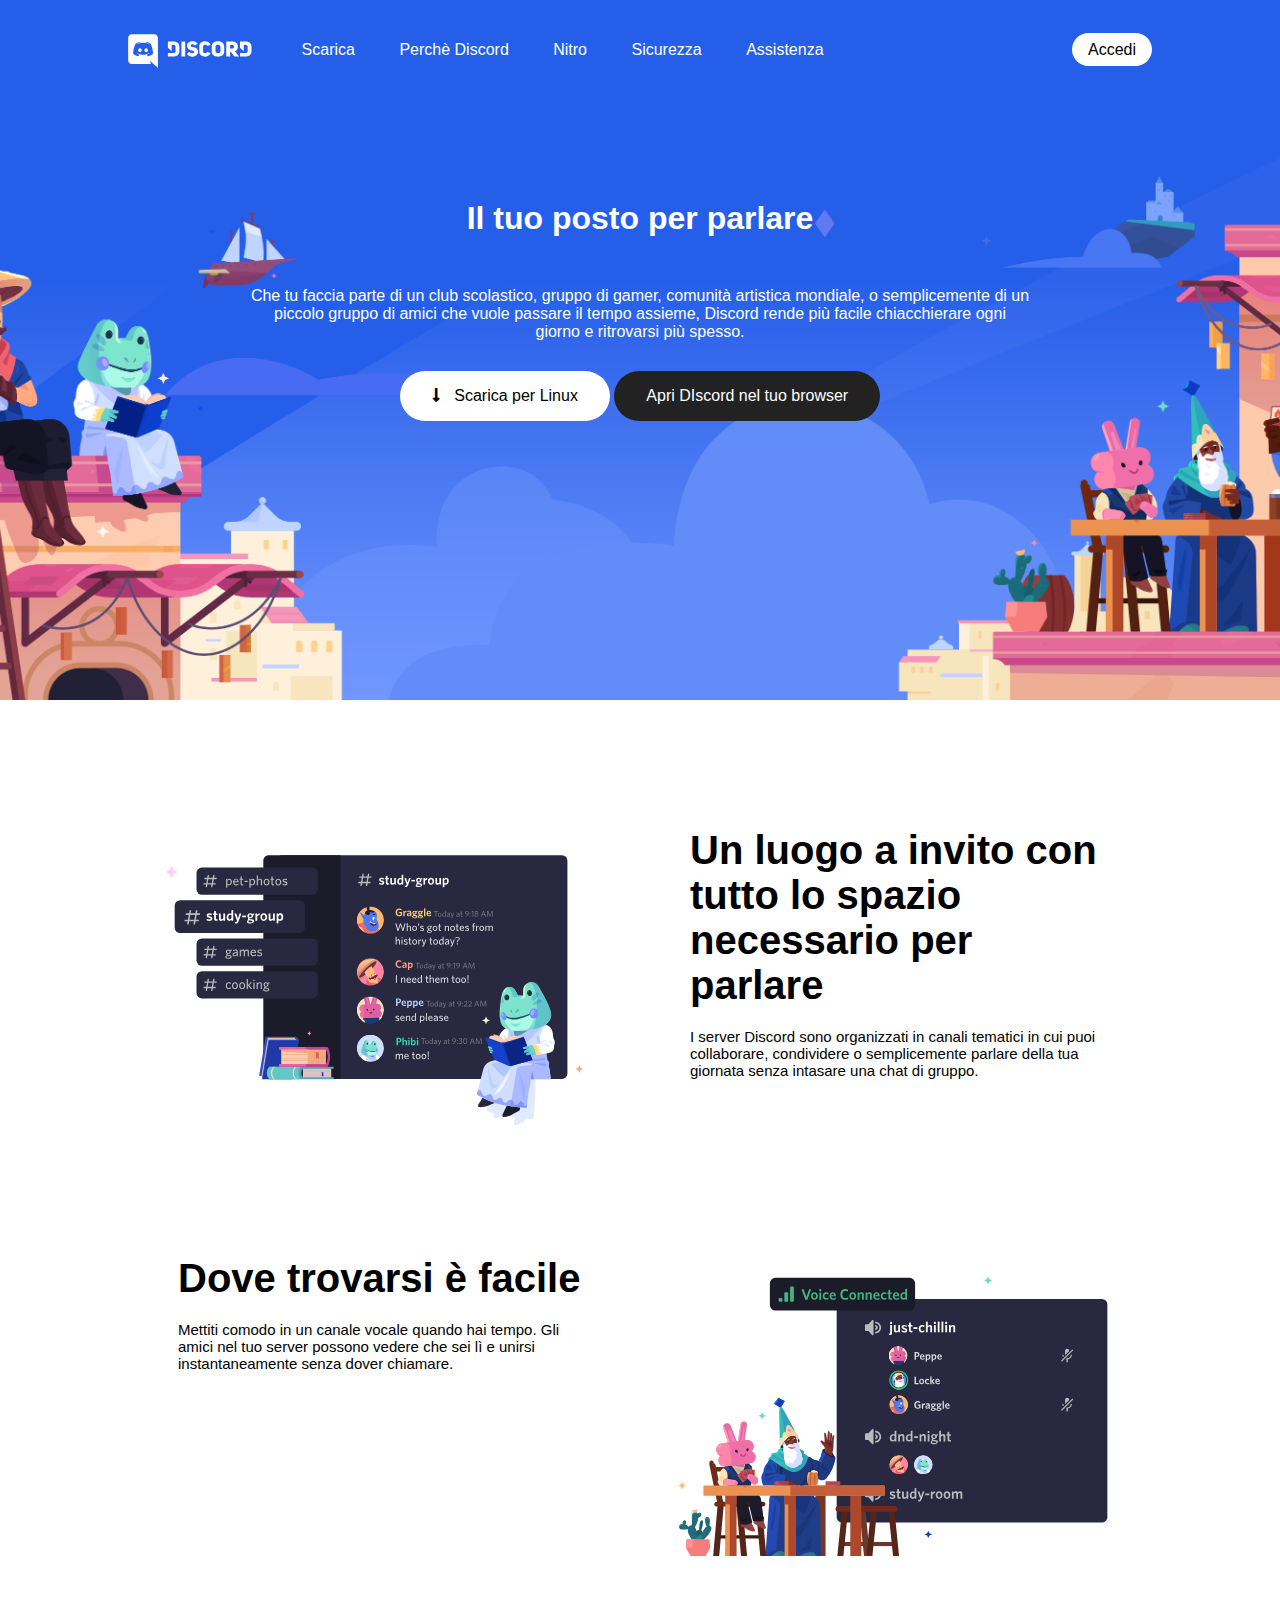
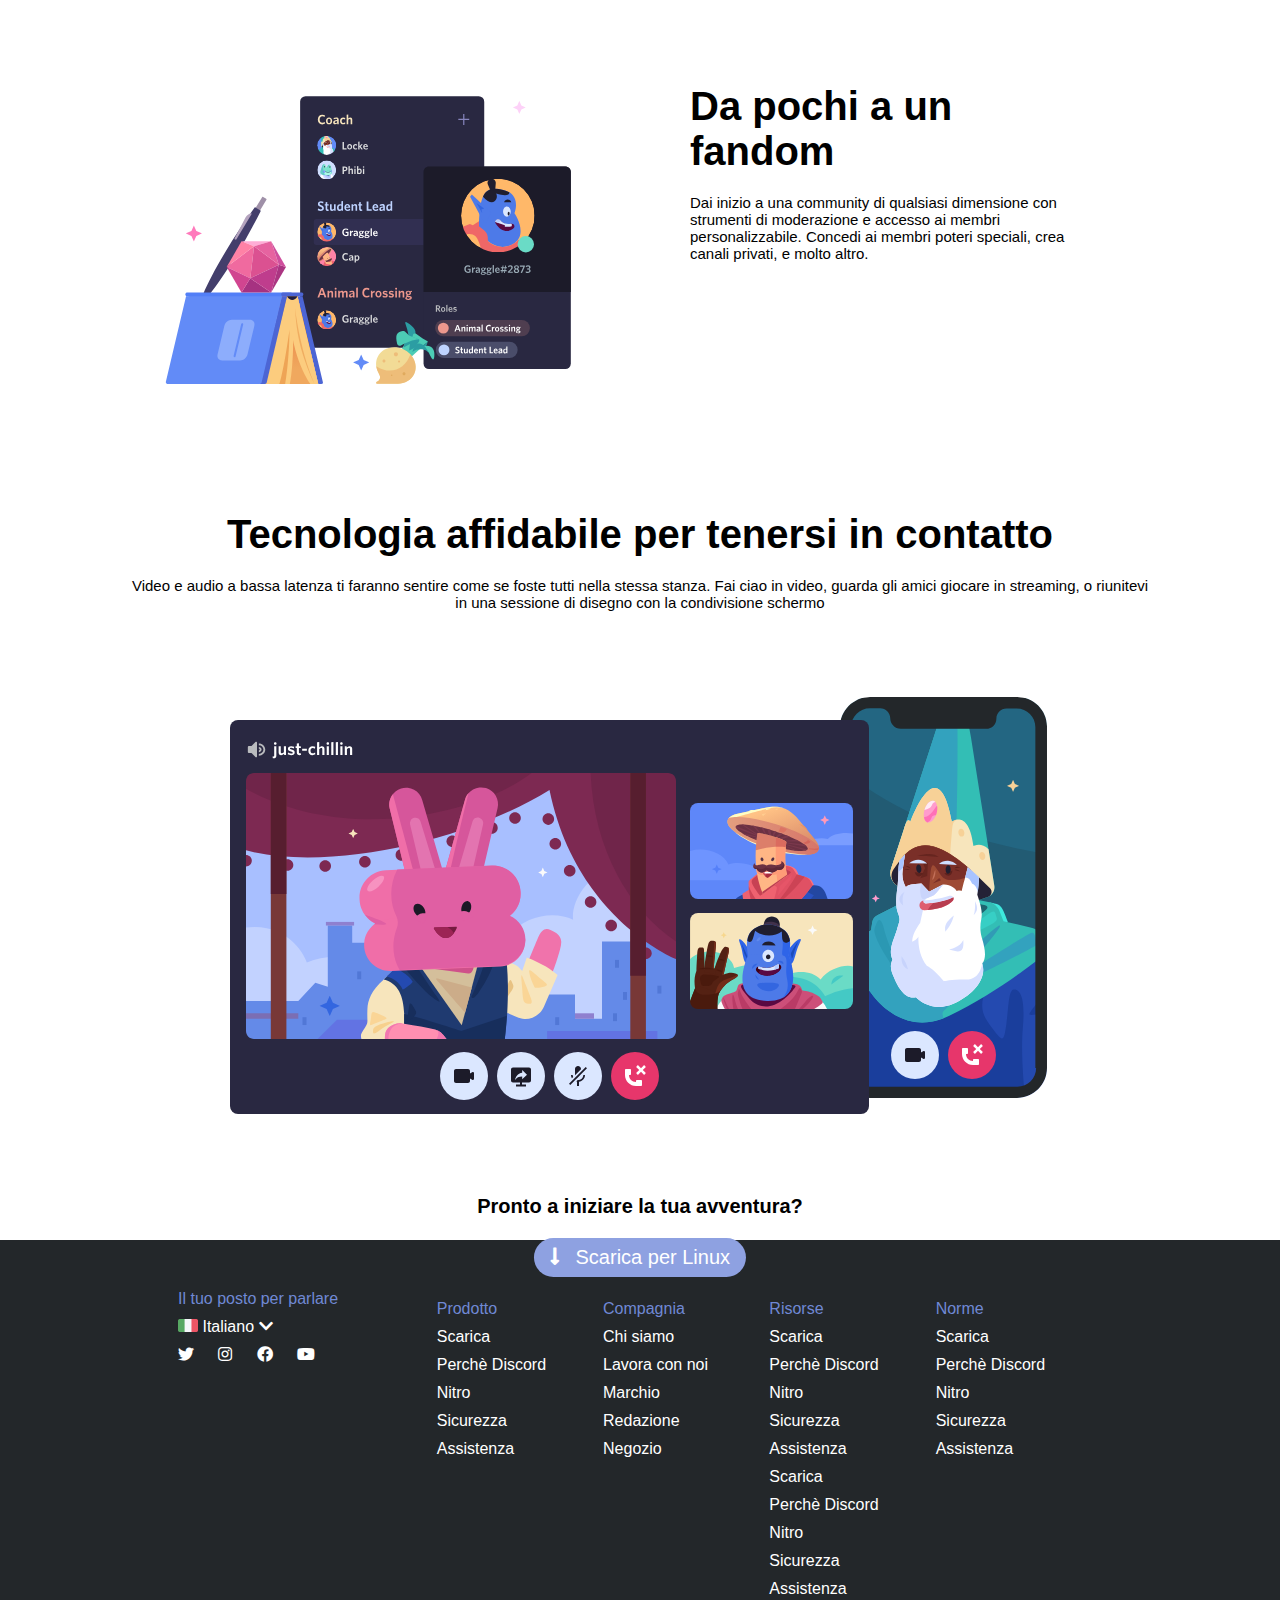
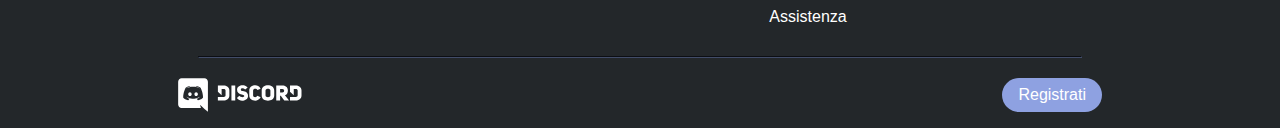
==== commit 969e4331: "footer completato" ====
--- a/index.html
+++ b/index.html
@@ -107,6 +107,17 @@
                 <div class="footer_menu">
                     <div class="contatti">
                         <div class="primo">Il tuo posto per parlare</div>
+                        <div class="lingua">
+                            <img class="bandiera" src="img/ita.png" alt="Img bandiera italiana">
+                            <span>Italiano</span> 
+                            <i class="fas fa-chevron-down"></i><br>
+                            <div class="social">
+                                <i class="fab fa-twitter"></i>
+                                <i class="fab fa-instagram"></i>
+                                <i class="fab fa-facebook"></i>
+                                <i class="fab fa-youtube"></i>
+                            </div>
+                        </div>
                     </div>
                     <div class="prodotto">
                         <ul>
--- a/css/style.css
+++ b/css/style.css
@@ -247,9 +247,25 @@
         color: #fff;
     }
 
-   .footer_menu .primo{
+    .footer_menu .primo{
        color: #7089d5;
-   }
+    }
+
+    footer .lingua{
+        margin: 10px 0px;
+    }
+
+    footer .bandiera{
+        width: 20px;
+    }
+
+    footer .social i{
+        margin: 10px 10px;
+    }
+
+    footer .social i:first-child{
+        margin: 10px 10px 10px 0px;
+    }
 
     footer .container li{
         margin: 10px 0px;
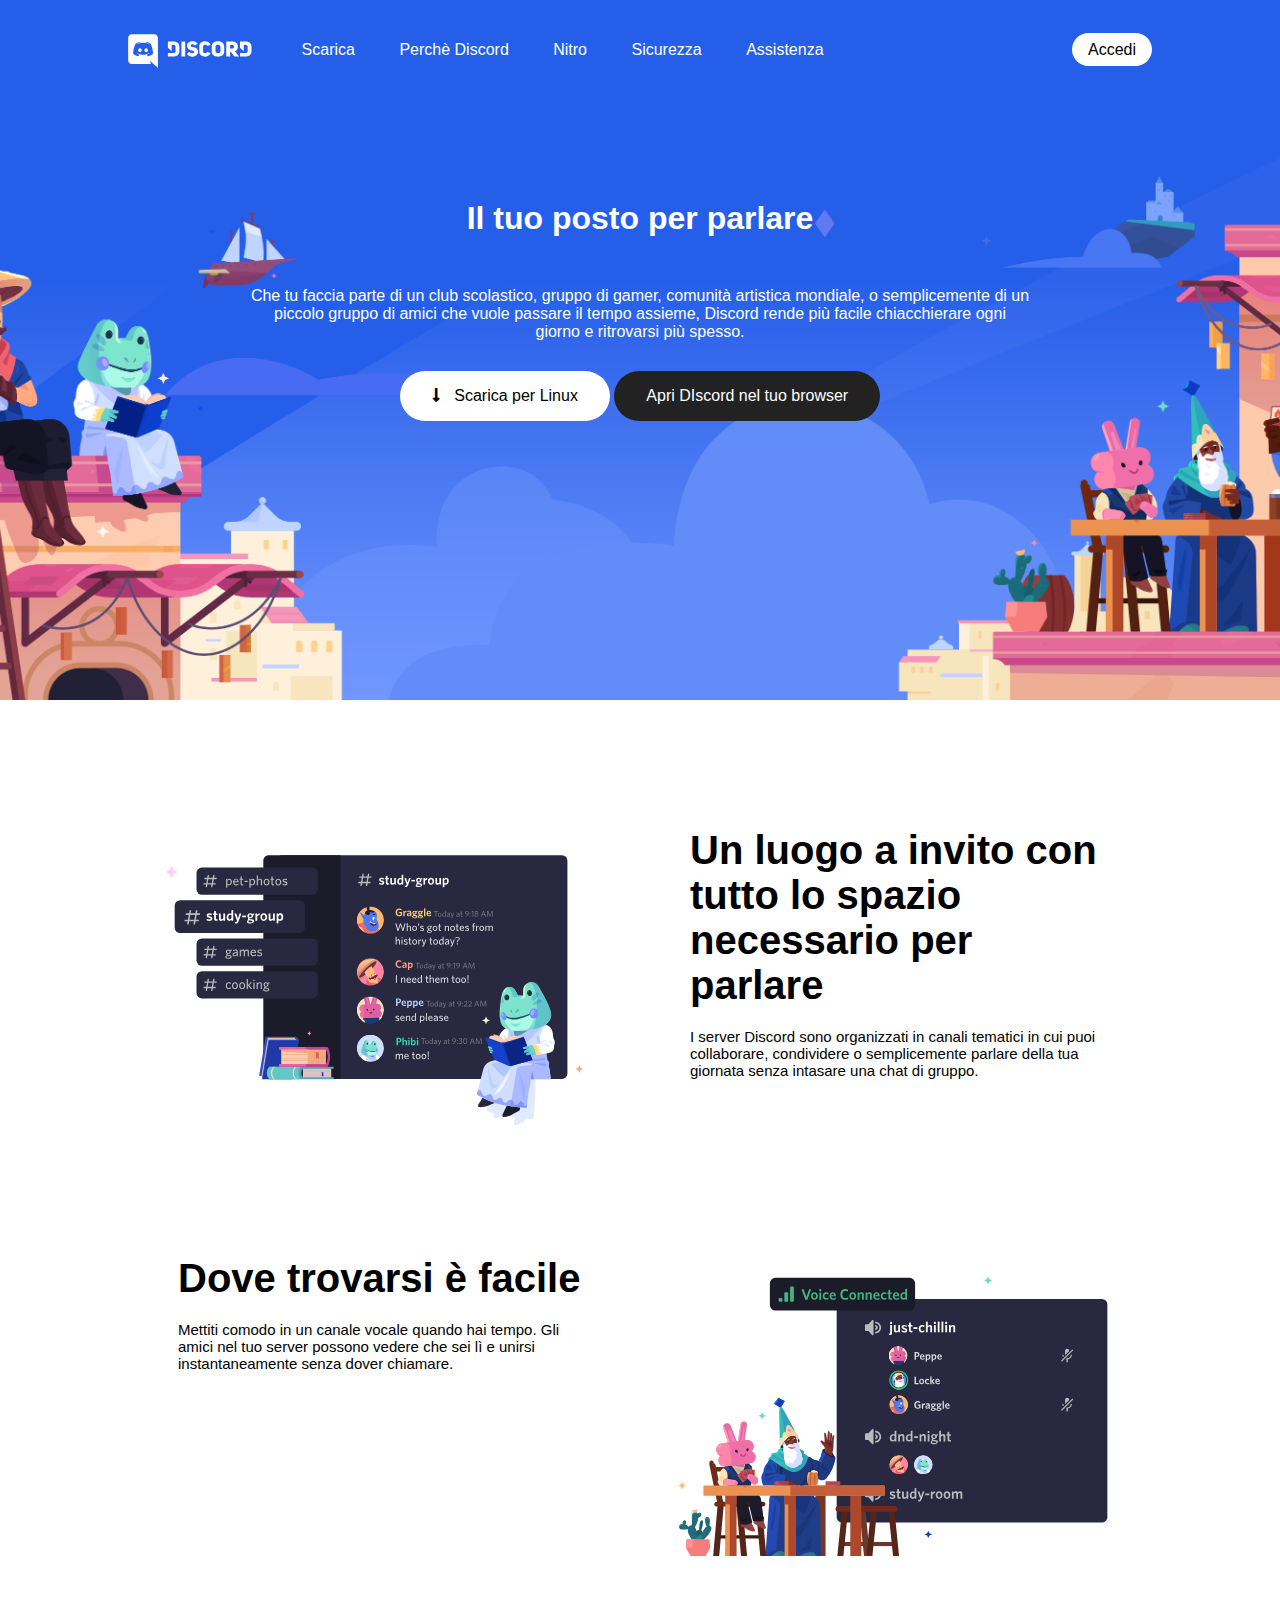
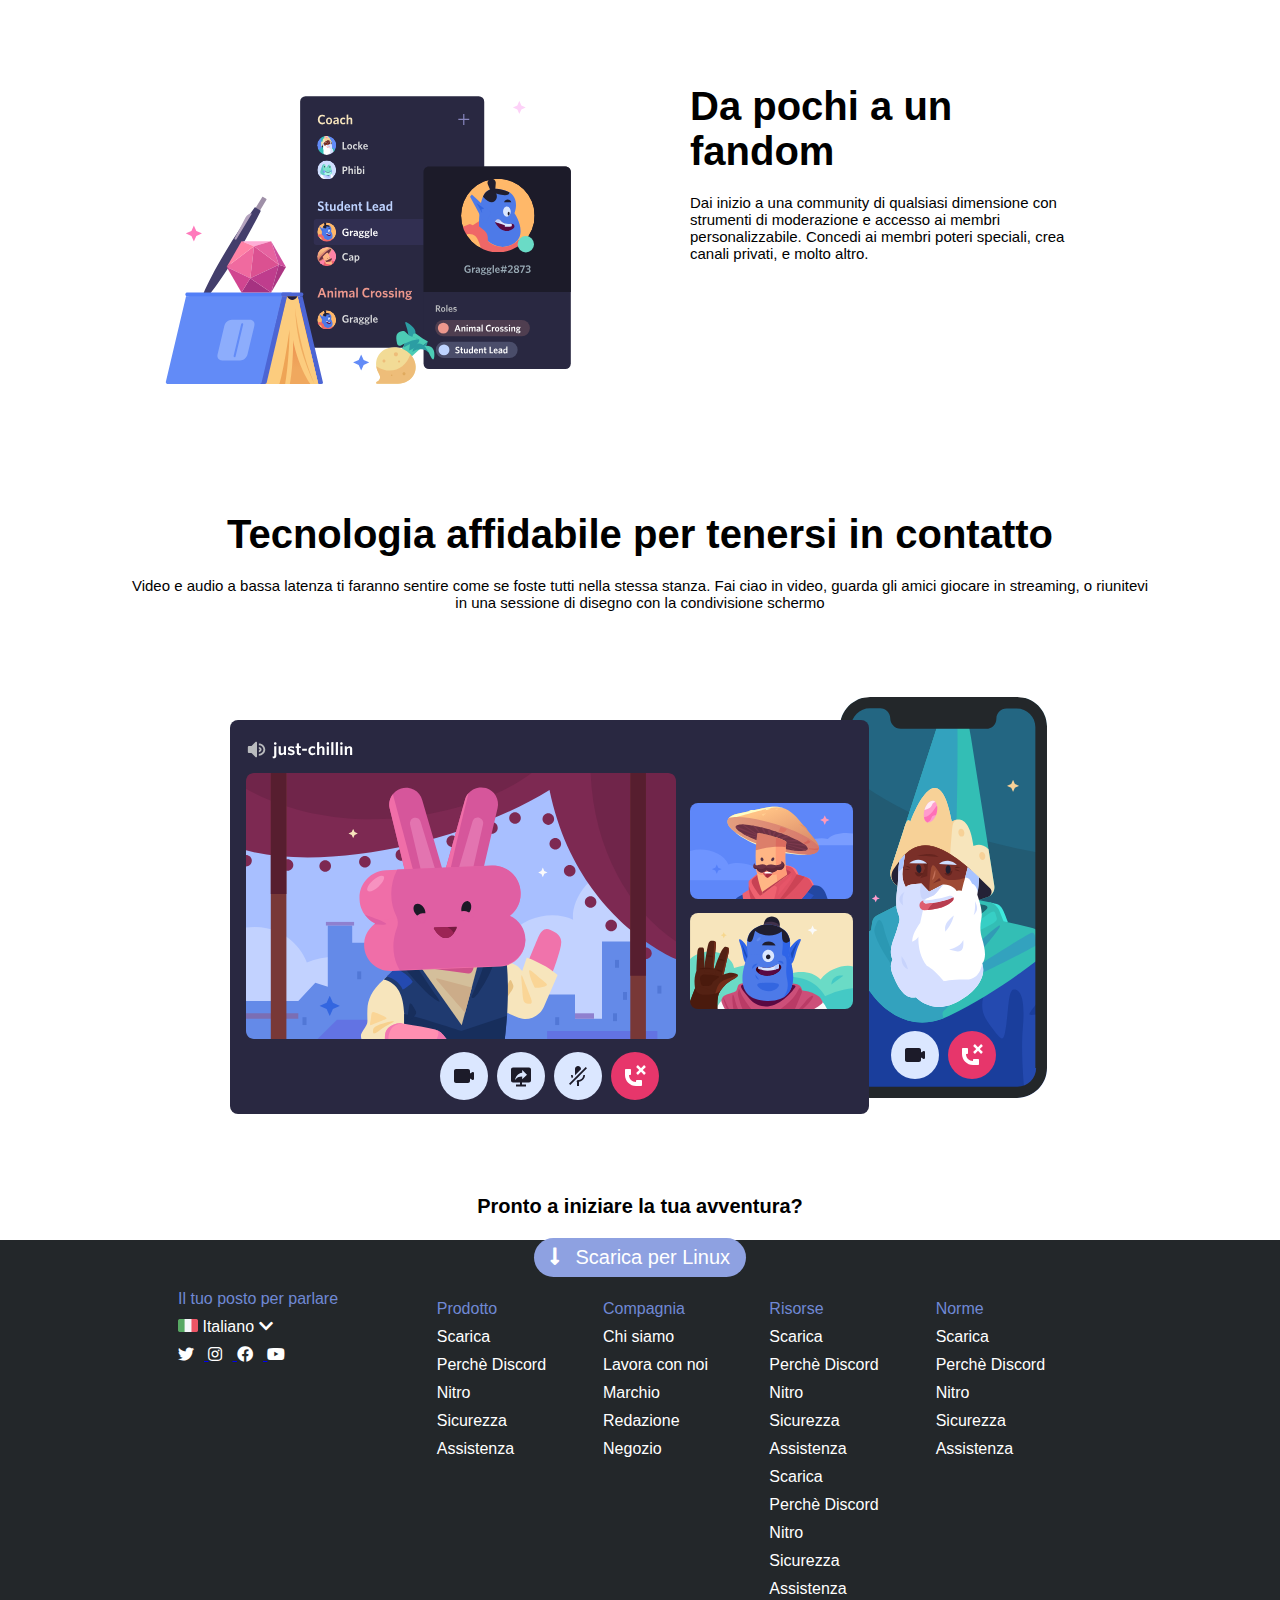
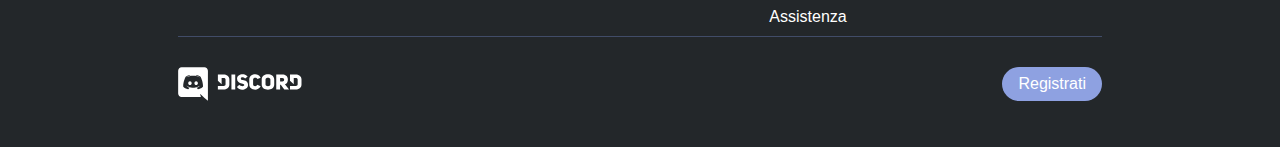
==== commit 3e3d3217: "semplificazione/ottimizzazione del codice" ====
--- a/index.html
+++ b/index.html
@@ -92,7 +92,7 @@
             </div>
 
             <div class="down">
-                <div class="text center ask"> Pronto a iniziare la tua avventura?</div>
+                <div class="text center"> Pronto a iniziare la tua avventura?</div>
                 <a href="#" class="btn">
                     <i class="fas fa-long-arrow-alt-down"></i>
                     Scarica per Linux
@@ -112,10 +112,18 @@
                             <span>Italiano</span> 
                             <i class="fas fa-chevron-down"></i><br>
                             <div class="social">
-                                <i class="fab fa-twitter"></i>
-                                <i class="fab fa-instagram"></i>
-                                <i class="fab fa-facebook"></i>
-                                <i class="fab fa-youtube"></i>
+                                <a href="#"> 
+                                    <i class="fab fa-twitter"></i>
+                                </a>
+                                <a href="#">
+                                    <i class="fab fa-instagram"></i>
+                                </a>
+                                <a href="#">
+                                    <i class="fab fa-facebook"></i>
+                                </a>
+                                <a href="#">
+                                    <i class="fab fa-youtube"></i>
+                                </a>
                             </div>
                         </div>
                     </div>
@@ -167,8 +175,6 @@
                     </div>
                 </div>
 
-                <hr>
-
                 <div class="footer_down">
                     <div id="logo">
                         <a href="#">
--- a/css/style.css
+++ b/css/style.css
@@ -55,6 +55,10 @@
         width: 15%;
     }
 
+    #logo a{
+        display: inline-block;
+    }
+
     #logo img{
         vertical-align: middle;
     }
@@ -162,22 +166,17 @@
         font-size: 15px;
     }
 
-    .container .text.center{
-        text-align: center;
-    }
-
-    .container.big .up img{
-        margin-left: 50%;
-        transform: translate(-50%);
-    }
-
-    .down .text.center.ask{
+    .down .text.center{
         font-size: 20px;
         text-align: center;
         font-weight: bold;
         margin: 20px;
     }
 
+    .container.big{
+        text-align: center;
+    }
+
     .container.big .down .btn{
         text-decoration: none;
         color: #fff;
@@ -186,8 +185,6 @@
 
     .container.big .down .btn{
         background-color: #8ea1e1;
-        margin-left: 50%;
-        transform: translate(-50%);
     }
 
     .container.big .down .fas{
@@ -213,6 +210,10 @@
         clear: both;
     }
 
+    .social i{
+        color: #fff;
+    }
+
     .contatti{
         width: 28%;
         float: left;
@@ -271,13 +272,10 @@
         margin: 10px 0px;
     }
 
-    hr{
-        margin: 20px;
-        border-color: #414c68;
-    }
-
     footer .footer_down{
         position: relative;
+        border-top: 1px solid #414c68;
+        padding: 30px 0px;
     }
     
     footer #registrati{
@@ -290,7 +288,6 @@
         color: #fff;
     }
 
-
 /* footer's css end */
 
 
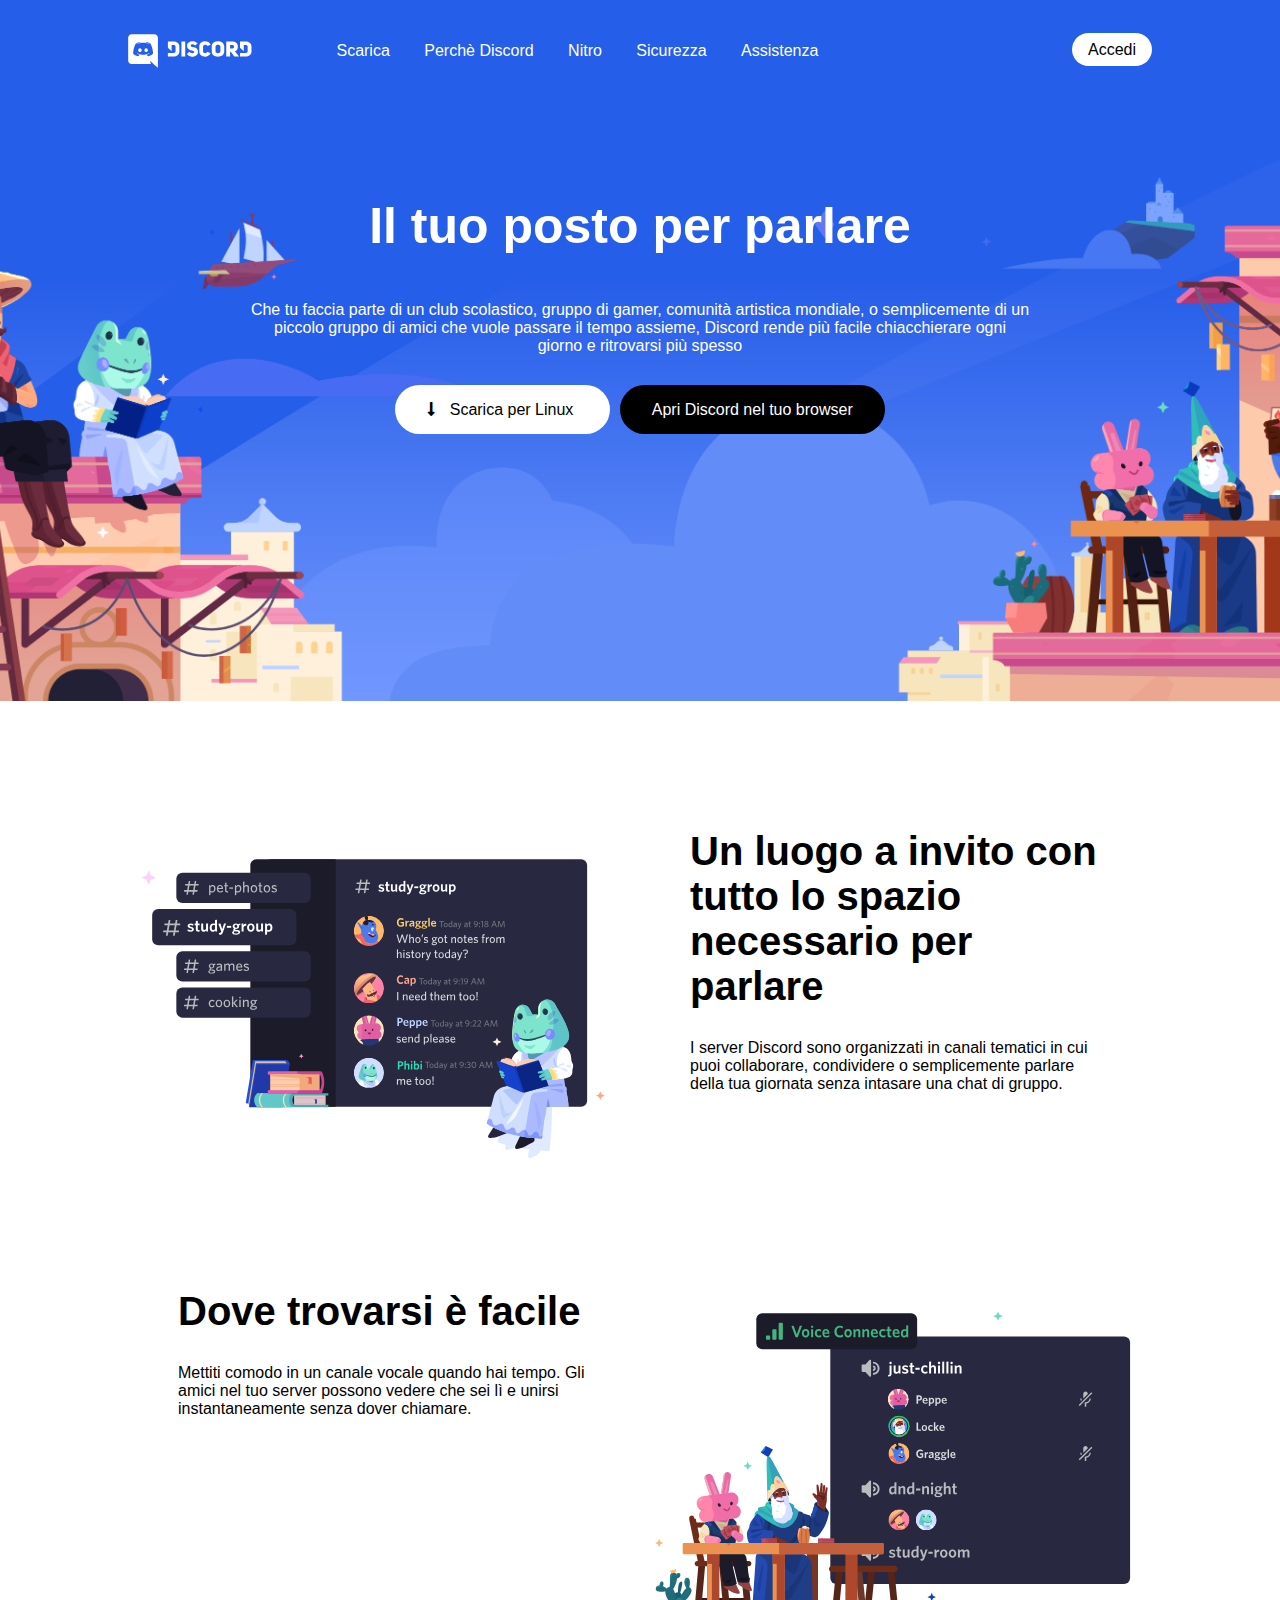
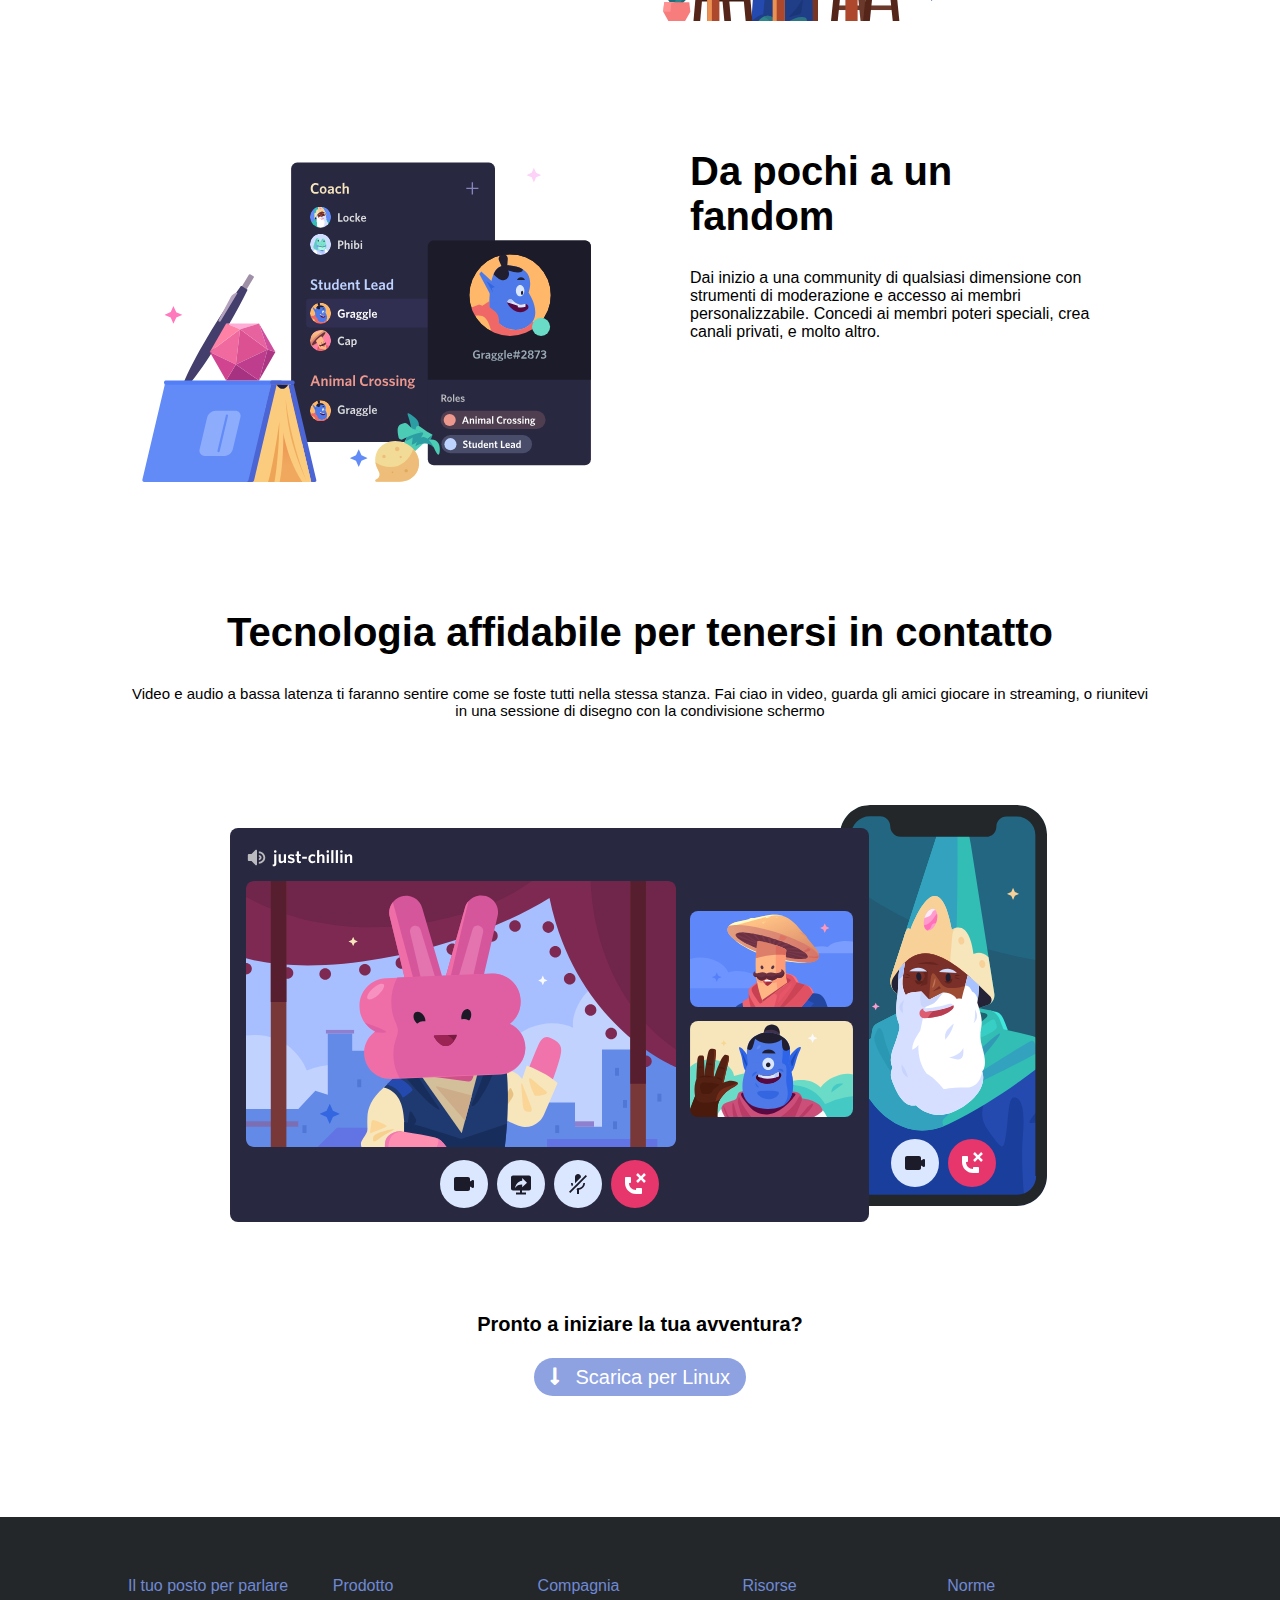
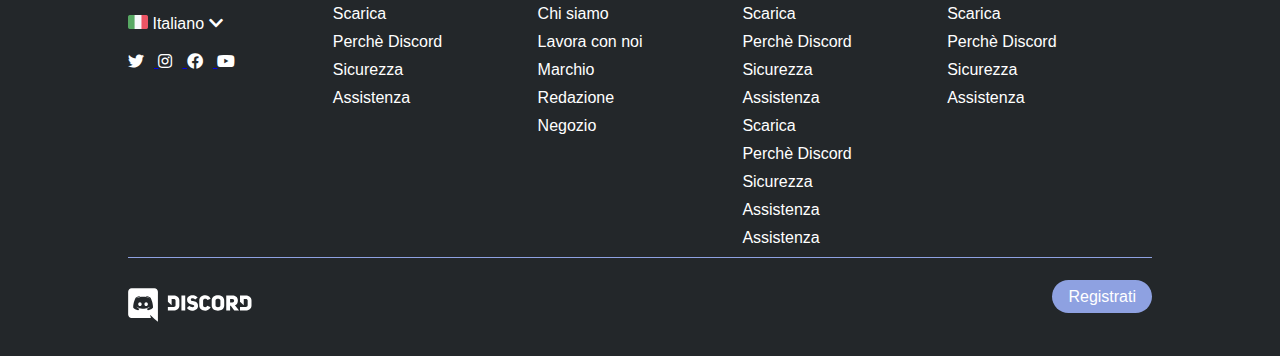
==== commit e0e9cd46: "v 2.0 e bonus" ====
--- a/index.html
+++ b/index.html
@@ -1,196 +1,396 @@
-<!DOCTYPE html>
-<html lang="en">
-
-<head>
-    <meta charset="UTF-8">
-    <meta http-equiv="X-UA-Compatible" content="IE=edge">
-    <meta name="viewport" content="width=device-width, initial-scale=1.0">
-    <title>Discord</title>
-    <link rel="stylesheet" href="css/style.css">
-    <link rel="stylesheet" href="https://cdnjs.cloudflare.com/ajax/libs/font-awesome/5.14.0/css/all.min.css">
-</head>
-
-<body>
-
-    <header>
-        <div class="container">
-            <div class="row">
-                    <div id="logo">
-                        <a href="#">
-                            <img src="img/logo.svg" alt="Logo discord">
-                        </a>
-                    </div>
-                <nav>
-                    <ul>
-                        <li><a href="#">Scarica</a></li>
-                        <li><a href="#">Perchè Discord</a></li>
-                        <li><a href="#">Nitro</a></li>
-                        <li><a href="#">Sicurezza</a></li>
-                        <li><a href="#">Assistenza</a></li>
-                    </ul>
-                </nav>
-                <div id="login">
-                    <a class="btn" href="#">Accedi</a>
-                </div>
-
-            </div>
-        </div>
-    </header>
-
-    <section id="jumbotron">
-        <div class="container">
-            <h1>Il tuo posto per parlare</h1>
-            <p>
-                Che tu faccia parte di un club scolastico, gruppo di gamer, comunità artistica mondiale, o semplicemente di un piccolo gruppo di amici che vuole passare il tempo assieme, Discord rende più facile chiacchierare ogni giorno e ritrovarsi più spesso.
-            </p>
-            <a class="btn btn_big" href="#">
-                <i class="fas fa-long-arrow-alt-down"></i>
-                Scarica per Linux
-            </a>
-            <a class="btn btn_big btn_black" href="#">Apri DIscord nel tuo browser</a>
-        </div>
-    </section>
-
-    <main>
-        <!-- ATTENZIONE: l'ordine del flusso del codice dentro i .container è fondamentale in questa situazione -->
-        <section class="container small">
-            <img src="img/item1.svg" alt="Img study-group">
-            <div class="text side">
-                <h2>Un luogo a invito con tutto lo spazio necessario per parlare</h2>
-                <p>I server Discord sono organizzati in canali tematici in cui puoi collaborare, condividere o
-                    semplicemente parlare della tua giornata senza intasare una chat di gruppo.</p>
-            </div>
-        </section>
-
-        <section class="container small">
-            <div class="text side">
-                <h2>Dove trovarsi è facile</h2>
-                <p>Mettiti comodo in un canale vocale quando hai tempo. Gli amici nel tuo server possono vedere che sei
-                    lì e unirsi instantaneamente senza dover chiamare.</p>
-            </div>
-            <img src="img/item2.svg" alt="Img voice connected">
-        </section>
-
-        <section class="container small">
-            <img src="img/item3.svg" alt="Img community">
-            <div class="text side">
-                <h2>Da pochi a un fandom</h2>
-                <p>Dai inizio a una community di qualsiasi dimensione con strumenti di moderazione e accesso ai membri
-                    personalizzabile. Concedi ai membri poteri speciali, crea canali privati, e molto altro.</p>
-            </div>
-        </section>
-
-        <section class="container big">
-            <div class="up">
-                <div class="text center">
-                    <h2>Tecnologia affidabile per tenersi in contatto</h2>
-                    <p>Video e audio a bassa latenza ti faranno sentire come se foste tutti nella stessa stanza. Fai ciao in
-                        video, guarda gli amici giocare in streaming, o riunitevi in una sessione di disegno con la
-                        condivisione schermo</p>
-                </div>
-                    <img src="img/item4-big.svg" alt="Img tablet e smartphone">
-            </div>
-
-            <div class="down">
-                <div class="text center"> Pronto a iniziare la tua avventura?</div>
-                <a href="#" class="btn">
-                    <i class="fas fa-long-arrow-alt-down"></i>
-                    Scarica per Linux
-                </a> 
-            </div>
-        </section>
-
-    </main>
-
-    <footer>
-        <div class="container">
-                <div class="footer_menu">
-                    <div class="contatti">
-                        <div class="primo">Il tuo posto per parlare</div>
-                        <div class="lingua">
-                            <img class="bandiera" src="img/ita.png" alt="Img bandiera italiana">
-                            <span>Italiano</span> 
-                            <i class="fas fa-chevron-down"></i><br>
-                            <div class="social">
-                                <a href="#"> 
-                                    <i class="fab fa-twitter"></i>
-                                </a>
-                                <a href="#">
-                                    <i class="fab fa-instagram"></i>
-                                </a>
-                                <a href="#">
-                                    <i class="fab fa-facebook"></i>
-                                </a>
-                                <a href="#">
-                                    <i class="fab fa-youtube"></i>
-                                </a>
-                            </div>
-                        </div>
-                    </div>
-                    <div class="prodotto">
+<!-- Inizo Discord v_1.0 -->
+
+    <!-- <!DOCTYPE html>
+    <html lang="en">
+
+    <head>
+        <meta charset="UTF-8">
+        <meta http-equiv="X-UA-Compatible" content="IE=edge">
+        <meta name="viewport" content="width=device-width, initial-scale=1.0">
+        <title>Discord</title>
+        <link rel="stylesheet" href="css/style.css">
+        <link rel="stylesheet" href="https://cdnjs.cloudflare.com/ajax/libs/font-awesome/5.14.0/css/all.min.css">
+    </head>
+
+    <body>
+
+        <header>
+            <div class="container">
+                <div class="row">
+                        <div id="logo">
+                            <a href="#">
+                                <img src="img/logo.svg" alt="Logo discord">
+                            </a>
+                        </div>
+                    <nav>
                         <ul>
-                            <li><a class="primo" href="#">Prodotto</a></li>
                             <li><a href="#">Scarica</a></li>
                             <li><a href="#">Perchè Discord</a></li>
                             <li><a href="#">Nitro</a></li>
                             <li><a href="#">Sicurezza</a></li>
                             <li><a href="#">Assistenza</a></li>
                         </ul>
-                    </div>
-                    <div class="compagnia">
+                    </nav>
+                    <div id="login">
+                        <a class="btn" href="#">Accedi</a>
+                    </div>
+
+                </div>
+            </div>
+        </header>
+
+        <section id="jumbotron">
+            <div class="container">
+                <h1>Il tuo posto per parlare</h1>
+                <p>
+                    Che tu faccia parte di un club scolastico, gruppo di gamer, comunità artistica mondiale, o semplicemente di un piccolo gruppo di amici che vuole passare il tempo assieme, Discord rende più facile chiacchierare ogni giorno e ritrovarsi più spesso.
+                </p>
+                <a class="btn btn_big" href="#">
+                    <i class="fas fa-long-arrow-alt-down"></i>
+                    Scarica per Linux
+                </a>
+                <a class="btn btn_big btn_black" href="#">Apri DIscord nel tuo browser</a>
+            </div>
+        </section>
+
+        <main>
+
+            <section class="container small">
+                <img src="img/item1.svg" alt="Img study-group">
+                <div class="text side">
+                    <h2>Un luogo a invito con tutto lo spazio necessario per parlare</h2>
+                    <p>I server Discord sono organizzati in canali tematici in cui puoi collaborare, condividere o
+                        semplicemente parlare della tua giornata senza intasare una chat di gruppo.</p>
+                </div>
+            </section>
+
+            <section class="container small">
+                <div class="text side">
+                    <h2>Dove trovarsi è facile</h2>
+                    <p>Mettiti comodo in un canale vocale quando hai tempo. Gli amici nel tuo server possono vedere che sei
+                        lì e unirsi instantaneamente senza dover chiamare.</p>
+                </div>
+                <img src="img/item2.svg" alt="Img voice connected">
+            </section>
+
+            <section class="container small">
+                <img src="img/item3.svg" alt="Img community">
+                <div class="text side">
+                    <h2>Da pochi a un fandom</h2>
+                    <p>Dai inizio a una community di qualsiasi dimensione con strumenti di moderazione e accesso ai membri
+                        personalizzabile. Concedi ai membri poteri speciali, crea canali privati, e molto altro.</p>
+                </div>
+            </section>
+
+            <section class="container big">
+                <div class="up">
+                    <div class="text center">
+                        <h2>Tecnologia affidabile per tenersi in contatto</h2>
+                        <p>Video e audio a bassa latenza ti faranno sentire come se foste tutti nella stessa stanza. Fai ciao in
+                            video, guarda gli amici giocare in streaming, o riunitevi in una sessione di disegno con la
+                            condivisione schermo</p>
+                    </div>
+                        <img src="img/item4-big.svg" alt="Img tablet e smartphone">
+                </div>
+
+                <div class="down">
+                    <div class="text center"> Pronto a iniziare la tua avventura?</div>
+                    <a href="#" class="btn">
+                        <i class="fas fa-long-arrow-alt-down"></i>
+                        Scarica per Linux
+                    </a> 
+                </div>
+            </section>
+
+        </main>
+
+        <footer>
+            <div class="container">
+                    <div class="footer_menu">
+                        <div class="contatti">
+                            <div class="primo">Il tuo posto per parlare</div>
+                            <div class="lingua">
+                                <img class="bandiera" src="img/ita.png" alt="Img bandiera italiana">
+                                <span>Italiano</span> 
+                                <i class="fas fa-chevron-down"></i><br>
+                                <div class="social">
+                                    <a href="#"> 
+                                        <i class="fab fa-twitter"></i>
+                                    </a>
+                                    <a href="#">
+                                        <i class="fab fa-instagram"></i>
+                                    </a>
+                                    <a href="#">
+                                        <i class="fab fa-facebook"></i>
+                                    </a>
+                                    <a href="#">
+                                        <i class="fab fa-youtube"></i>
+                                    </a>
+                                </div>
+                            </div>
+                        </div>
+                        <div class="prodotto">
+                            <ul>
+                                <li><a class="primo" href="#">Prodotto</a></li>
+                                <li><a href="#">Scarica</a></li>
+                                <li><a href="#">Perchè Discord</a></li>
+                                <li><a href="#">Nitro</a></li>
+                                <li><a href="#">Sicurezza</a></li>
+                                <li><a href="#">Assistenza</a></li>
+                            </ul>
+                        </div>
+                        <div class="compagnia">
+                            <ul>
+                                <li><a class="primo" href="#">Compagnia</a></li>
+                                <li><a href="#">Chi siamo</a></li>
+                                <li><a href="#">Lavora con noi</a></li>
+                                <li><a href="#">Marchio</a></li>
+                                <li><a href="#">Redazione</a></li>
+                                <li><a href="#">Negozio</a></li>
+                            </ul>
+                        </div>
+                        <div class="risorse">
+                            <ul>
+                                <li><a class="primo" href="#">Risorse</a></li>
+                                <li><a href="#">Scarica</a></li>
+                                <li><a href="#">Perchè Discord</a></li>
+                                <li><a href="#">Nitro</a></li>
+                                <li><a href="#">Sicurezza</a></li>
+                                <li><a href="#">Assistenza</a></li>
+                                <li><a href="#">Scarica</a></li>
+                                <li><a href="#">Perchè Discord</a></li>
+                                <li><a href="#">Nitro</a></li>
+                                <li><a href="#">Sicurezza</a></li>
+                                <li><a href="#">Assistenza</a></li>
+                                <li><a href="#">Assistenza</a></li>
+                            </ul>
+                        </div>
+                        <div class="norme">
+                            <ul>
+                                <li><a class="primo" href="#">Norme</a></li>
+                                <li><a href="#">Scarica</a></li>
+                                <li><a href="#">Perchè Discord</a></li>
+                                <li><a href="#">Nitro</a></li>
+                                <li><a href="#">Sicurezza</a></li>
+                                <li><a href="#">Assistenza</a></li>
+                            </ul>
+                        </div>
+                    </div>
+
+                    <div class="footer_down">
+                        <div id="logo">
+                            <a href="#">
+                                <img src="img/logo.svg" alt="Logo discord">
+                            </a>
+                        </div>
+                        <div id="registrati">
+                            <a class="btn" href="#">Registrati</a>
+                        </div>
+
+                    </div>
+                </div>      
+            </div>
+
+        </footer>
+
+    </body>
+
+    </html> -->
+
+<!-- Fine Discord v_1.0 -->
+
+
+<!-- Inizio Discord v_2.0 -->
+    <!DOCTYPE html>
+    <html lang="en">
+
+        <head>
+            <meta charset="UTF-8">
+            <meta http-equiv="X-UA-Compatible" content="IE=edge">
+            <meta name="viewport" content="width=device-width, initial-scale=1.0">
+            <title>Discord_v_2.0</title>
+            <link rel="stylesheet" href="css/style_v_2.0.css">
+            
+            <link rel="stylesheet" href="https://cdnjs.cloudflare.com/ajax/libs/font-awesome/5.14.0/css/all.min.css">
+        </head>
+
+        <body>
+
+
+            <header class="background_color_255ee9 line_height_50px">
+
+                <div class="contenitore line_height_100px width_80 margin_auto max_width_1180px">
+                    <div class="menu float_left">
                         <ul>
-                            <li><a class="primo" href="#">Compagnia</a></li>
-                            <li><a href="#">Chi siamo</a></li>
-                            <li><a href="#">Lavora con noi</a></li>
-                            <li><a href="#">Marchio</a></li>
-                            <li><a href="#">Redazione</a></li>
-                            <li><a href="#">Negozio</a></li>
-                        </ul>
-                    </div>
-                    <div class="risorse">
-                        <ul>
-                            <li><a class="primo" href="#">Risorse</a></li>
-                            <li><a href="#">Scarica</a></li>
-                            <li><a href="#">Perchè Discord</a></li>
-                            <li><a href="#">Nitro</a></li>
-                            <li><a href="#">Sicurezza</a></li>
-                            <li><a href="#">Assistenza</a></li>
-                            <li><a href="#">Scarica</a></li>
-                            <li><a href="#">Perchè Discord</a></li>
-                            <li><a href="#">Nitro</a></li>
-                            <li><a href="#">Sicurezza</a></li>
-                            <li><a href="#">Assistenza</a></li>
-                            <li><a href="#">Assistenza</a></li>
-                        </ul>
-                    </div>
-                    <div class="norme">
-                        <ul>
-                            <li><a class="primo" href="#">Norme</a></li>
-                            <li><a href="#">Scarica</a></li>
-                            <li><a href="#">Perchè Discord</a></li>
-                            <li><a href="#">Nitro</a></li>
-                            <li><a href="#">Sicurezza</a></li>
-                            <li><a href="#">Assistenza</a></li>
-                        </ul>
-                    </div>
-                </div>
-
-                <div class="footer_down">
-                    <div id="logo">
+                            <li class="display_inline_block margin_right_80px">
+                                <a href="#"><img class="vertical_aligh_middle" src="img/logo.svg" alt="Logo discord"></a>
+                            </li>
+                            <li class="display_inline_block margin_right_30px"><a class="text_decoration_none color_white vertical_aligh_middle" href="#">Scarica</a></li>
+                            <li class="display_inline_block margin_right_30px"><a class="text_decoration_none color_white vertical_aligh_middle" href="#">Perchè Discord</a></li>
+                            <li class="display_inline_block margin_right_30px"><a class="text_decoration_none color_white vertical_aligh_middle" href="#">Nitro</a></li>
+                            <li class="display_inline_block margin_right_30px"><a class="text_decoration_none color_white vertical_aligh_middle" href="#">Sicurezza</a></li>
+                            <li class="display_inline_block margin_right_30px"><a class="text_decoration_none color_white vertical_aligh_middle" href="#">Assistenza</a></li>
+                        </ul>
+                    </div>
+                    <div class="btn_accedi float_right">
+                        <a class="display_inline text_decoration_none color_black btn piccolo" href="#">Accedi</a>
+                    </div>
+                </div>
+
+                <section class="jumbotron">
+                    <div class="contenitore width_80 margin_auto max_width_780px text_align_center color_white ">
+                        <h1 class="font_size_50px padding_top_100px margin_bottom_50px">Il tuo posto per parlare</h1>
+                        <p class="margin_bottom_30px line_height_normal">Che tu faccia parte di un club scolastico, gruppo di gamer, comunità artistica mondiale, o semplicemente di un piccolo gruppo di amici che vuole passare il tempo assieme, Discord rende più facile chiacchierare ogni giorno e ritrovarsi più spesso</p>    
+                        <div class="btn grande margin_right_10px">
+                            <a class="text_decoration_none color_black" href="#">
+                                <i class="fas fa-long-arrow-alt-down margin_right_10px"></i>
+                                <span>Scarica per Linux</span>
+                            </a>
+                        </div>
+                        <div class="btn grande background_color_black"><a class="text_decoration_none color_white" href="#">Apri Discord nel tuo browser</a></div>
+                    </div>
+                
+                </section>
+
+            </header>
+
+
+
+
+
+            <main>
+
+                <section class="spazio_1 width_80 margin_10_auto max_width_1180px">
+                    <img class="width_50 float_left" src="img/item1.svg" alt="Img study-group">
+                    <div class="text width_50 padding_0px_50px float_right">
+                        <h2>Un luogo a invito con tutto lo spazio necessario per parlare</h2>
+                        <p class="margin_30px_0px">I server Discord sono organizzati in canali tematici in cui puoi collaborare, condividere o semplicemente parlare della tua giornata senza intasare una chat di gruppo.</p>
+                    </div>
+                </section>
+
+                <section class="spazio_2 width_80 margin_10_auto max_width_1180px">
+                    <div class="text width_50 padding_0px_50px float_left">
+                        <h2>Dove trovarsi è facile</h2>
+                        <p class="margin_30px_0px">Mettiti comodo in un canale vocale quando hai tempo. Gli amici nel tuo server possono vedere che sei lì e unirsi instantaneamente senza dover chiamare.</p>
+                    </div>
+                    <img class="width_50 float_right" src="img/item2.svg" alt="Img voice">
+                </section>
+
+                <section class="spazio_3 width_80 margin_10_auto max_width_1180px">
+                    <img class="width_50 float_left" src="img/item3.svg" alt="Img coach">
+                    <div class="text width_50 padding_0px_50px float_right">
+                        <h2>Da pochi a un fandom</h2>
+                        <p class="margin_30px_0px">Dai inizio a una community di qualsiasi dimensione con strumenti di moderazione e accesso ai membri personalizzabile. Concedi ai membri poteri speciali, crea canali privati, e molto altro.</p>
+                    </div>
+                </section>
+
+                <section class="spazio_4 width_80 margin_10_auto max_width_1180px">
+                    <div class="text_align_center">
+                        <h2>Tecnologia affidabile per tenersi in contatto</h2>
+                        <p class="margin_30px_0px font_size_15px">Video e audio a bassa latenza ti faranno sentire come se foste tutti nella stessa stanza. Fai ciao in video, guarda gli amici giocare in streaming, o riunitevi in una sessione di disegno con la condivisione schermo</p>
+                        <img src="img/item4-big.svg" alt="Img tablet e smartphone">
+                        <div class="font_size_20px font_weight_bold margin_30px_0px">Pronto a iniziare la tua avventura?</div>
+                        <div class="btn piccolo background_color_8ea1e1 font_size_20px">
+                            <a class="text_decoration_none color_white" href="#">
+                                <i class="fas fa-long-arrow-alt-down margin_right_10px"></i>
+                                <span>Scarica per Linux</span>
+                            </a>
+                        </div>
+                    </div>
+                </section>
+
+            </main>
+
+
+
+
+            <footer class="background_color_23272a">
+
+                <div class="row contenitore width_80 margin_auto max_width_1180px padding_top_50px border_bottom">
+                    <div class="cln float_left">
+                        <div class="margin_10px_0px"><a class="text_decoration_none color_7089d5" href="#">Il tuo posto per parlare</a></div>
+                        <div class="lingua">
+                            <img class="bandiera width_20px display_inline_block" src="img/ita.png" alt="Img bandiera italiana">
+                            <div class="color_white display_inline_block margin_10px_0px">Italiano</div>
+                            <a href="#"><i class="fas fa-chevron-down color_white display_inline_block"></i></a>
+                        </div>
+                        <div class="social">
+                            <a href="#">
+                                <i class="fab fa-twitter color_white margin_10px_10px_10px_0px"></i>
+                            </a>
+                            <a href="#">
+                                <i class="fab fa-instagram color_white margin_10px_10px_10px_0px"></i>
+                            </a>
+                            <a href="#">
+                                <i class="fab fa-facebook color_white margin_10px_10px_10px_0px"></i>
+                            </a>
+                            <a href="#">
+                                <i class="fab fa-youtube color_white margin_10px_10px_10px_0px"></i>
+                            </a>
+                        </div>
+                    </div>
+
+                    <div class="cln float_left">
+                        <ul class="list_style_none">
+                            <li class="margin_10px_0px"><a class="text_decoration_none color_7089d5" href="#">Prodotto</a></li>
+                            <li class="margin_10px_0px"><a class="text_decoration_none color_white" href="#">Scarica</a></li>
+                            <li class="margin_10px_0px"><a class="text_decoration_none color_white" href="#">Perchè Discord</a></li>
+                            <li class="margin_10px_0px"><a class="text_decoration_none color_white" href="#">Sicurezza</a></li>
+                            <li class="margin_10px_0px"><a class="text_decoration_none color_white" href="#">Assistenza</a></li>
+                        </ul>
+                    </div>
+
+                    <div class="cln float_left">
+                        <ul class="list_style_none">
+                            <li class="margin_10px_0px"><a class="text_decoration_none color_7089d5" href="#">Compagnia</a></li>
+                            <li class="margin_10px_0px"><a class="text_decoration_none color_white" href="#">Chi siamo</a></li>
+                            <li class="margin_10px_0px"><a class="text_decoration_none color_white" href="#">Lavora con noi</a></li>
+                            <li class="margin_10px_0px"><a class="text_decoration_none color_white" href="#">Marchio</a></li>
+                            <li class="margin_10px_0px"><a class="text_decoration_none color_white" href="#">Redazione</a></li>
+                            <li class="margin_10px_0px"><a class="text_decoration_none color_white" href="#">Negozio</a></li>
+                        </ul>
+                    </div>
+
+                    <div class="cln float_left">
+                        <ul class="list_style_none">
+                            <li class="margin_10px_0px"><a class="text_decoration_none color_7089d5" href="#">Risorse</a></li>
+                            <li class="margin_10px_0px"><a class="text_decoration_none color_white" href="#">Scarica</a></li>
+                            <li class="margin_10px_0px"><a class="text_decoration_none color_white" href="#">Perchè Discord</a></li>
+                            <li class="margin_10px_0px"><a class="text_decoration_none color_white" href="#">Sicurezza</a></li>
+                            <li class="margin_10px_0px"><a class="text_decoration_none color_white" href="#">Assistenza</a></li>
+                            <li class="margin_10px_0px"><a class="text_decoration_none color_white" href="#">Scarica</a></li>
+                            <li class="margin_10px_0px"><a class="text_decoration_none color_white" href="#">Perchè Discord</a></li>
+                            <li class="margin_10px_0px"><a class="text_decoration_none color_white" href="#">Sicurezza</a></li>
+                            <li class="margin_10px_0px"><a class="text_decoration_none color_white" href="#">Assistenza</a></li>
+                            <li class="margin_10px_0px"><a class="text_decoration_none color_white" href="#">Assistenza</a></li>
+                        </ul>
+                    </div>
+
+                    <div class="cln float_left">
+                        <ul class="list_style_none">
+                            <li class="margin_10px_0px"><a class="text_decoration_none color_7089d5" href="#">Norme</a></li>
+                            <li class="margin_10px_0px"><a class="text_decoration_none color_white" href="#">Scarica</a></li>
+                            <li class="margin_10px_0px"><a class="text_decoration_none color_white" href="#">Perchè Discord</a></li>
+                            <li class="margin_10px_0px"><a class="text_decoration_none color_white" href="#">Sicurezza</a></li>
+                            <li class="margin_10px_0px"><a class="text_decoration_none color_white" href="#">Assistenza</a></li>
+                        </ul>
+                    </div>
+                </div>
+
+                <div class="footer_down width_80 margin_auto max_width_1180px padding_30px_0px">
+                    <div class="logo float_left">
                         <a href="#">
                             <img src="img/logo.svg" alt="Logo discord">
                         </a>
                     </div>
-                    <div id="registrati">
-                        <a class="btn" href="#">Registrati</a>
-                    </div>
-
-                </div>
-            </div>      
-        </div>
-
-    </footer>
-
-</body>
-
-</html>+                    <div class="registrati float_right">
+                        <a class="btn piccolo text_decoration_none color_white background_color_8ea1e1" href="#">Registrati</a>
+                    </div>
+                </div>
+
+            </footer>   
+
+        </body>
+
+    </html>
+<!-- Fine Discord v_2.0 -->
--- a/css/style.css
+++ b/css/style.css
@@ -16,7 +16,7 @@
 }
 
 .row:after{
-    content="";
+    content:"";
     display: table;
     clear: both;
 }
@@ -130,14 +130,6 @@
     margin: 10% auto;
 }
 
-main .container.small{
-    height: 300px; /*è opportuno questo approccio???*/
-}
-
-main .container.big{
-    height: 600px; /*è opportuno questo approccio???*/
-}
-
 main .container::after{
     content: "";
     display: table;
--- a/css/style_v_2.0.css
+++ b/css/style_v_2.0.css
@@ -0,0 +1,238 @@
+*{
+    margin: 0px;
+    padding: 0px;
+    box-sizing: border-box;
+}
+
+html{
+    font-family: Arial, Helvetica, sans-serif;
+}
+
+.display_inline_block{
+    display: inline-block;
+}
+
+.background_color_255ee9{
+    background-color: #255ee9;
+}
+
+.color_white{
+    color: #fff;
+}
+
+.line_height_100px{
+    line-height: 100px;
+}
+
+.width_80{
+    width: 80%;
+}
+
+.margin_auto{
+    margin: auto;
+}
+
+.text_decoration_none{
+    text-decoration: none;
+}
+
+.margin_right_30px{
+    margin-right: 30px;
+}
+
+.margin_right_80px{
+    margin-right: 80px;
+}
+
+.line_height_50px{
+    line-height: 50px;
+}
+
+.vertical_aligh_middle{
+    vertical-align: middle;
+}
+
+.color_black{
+    color: #000;
+}
+
+.btn{
+    background-color: #fff;
+    border-radius: 40px;
+    display: inline;
+}
+
+.btn.piccolo{
+    padding: 8px 16px;
+}
+
+.btn.grande{
+    padding: 16px 32px;
+}
+
+.float_left{
+    float: left;
+}
+
+.float_right{
+    float: right;
+}
+
+header .contenitore:after{
+    content:"";
+    display: table;
+    clear: both;
+}
+
+.jumbotron{
+    background-image: url("../img/jumbo.png");
+    background-size: cover;
+    background-position: center;
+    min-height: 600px;
+}
+
+.text_align_center{
+    text-align: center;
+}
+
+.max_width_1180px{
+    max-width: 1180px;
+}
+
+.max_width_780px{
+    max-width: 780px;
+}
+
+.background_color_black{
+    background-color: #000;
+}
+
+.padding_top_100px{
+    padding-top: 100px;
+}
+
+.margin_bottom_50px{
+    margin-bottom: 50px;
+}
+
+.margin_bottom_30px{
+    margin-bottom: 30px;
+}
+
+.margin_right_10px{
+    margin-right: 10px;
+}
+
+.line_height_normal{
+    line-height: normal;
+}
+
+.spazio_1::after{
+    content: "";
+    display: table;
+    clear: both;
+}
+
+.spazio_2::after{
+    content: "";
+    display: table;
+    clear: both;
+}
+
+.spazio_3::after{
+    content: "";
+    display: table;
+    clear: both;
+}
+
+.width_50{
+    width: 50%;
+}
+
+h2{
+    font-size: 40px;
+}
+
+.margin_30px_0px{
+    margin: 30px 0px;
+}
+
+.margin_10_auto{
+    margin: 10% auto;
+}
+
+.padding_0px_50px{
+    padding: 0px 50px;
+}
+
+.font_size_15px{
+    font-size: 15px;
+}
+
+.font_size_20px{
+    font-size: 20px;
+}
+
+.font_size_50px{
+    font-size: 50px;
+}
+
+.background_color_8ea1e1{
+    background-color: #8ea1e1;
+}
+
+.font_weight_bold{
+    font-weight: bold;
+}
+
+.background_color_23272a{
+    background-color: #23272a;
+}
+
+.row:after{
+    content: "";
+    display: table;
+    clear: both;
+}
+
+.cln{
+    width: calc(100% / 5);
+}
+
+.margin_10px_0px{
+    margin: 10px 0px;
+}
+
+.list_style_none{
+    list-style: none;
+}
+
+.color_7089d5{
+    color: #7089d5;
+}
+
+.width_20px{
+    width: 20px;
+}
+
+.padding_top_50px{
+    padding-top: 50px;
+}
+
+.margin_10px_10px_10px_0px{
+    margin: 10px 10px 10px 0px;
+}
+
+.row.border_bottom{
+    border-bottom: 1px solid #8ea1e1;
+}
+
+.footer_down::after{
+    content: "";
+    display: table;
+    clear: both;
+}
+
+.padding_30px_0px{
+    padding: 30px 0px;
+}